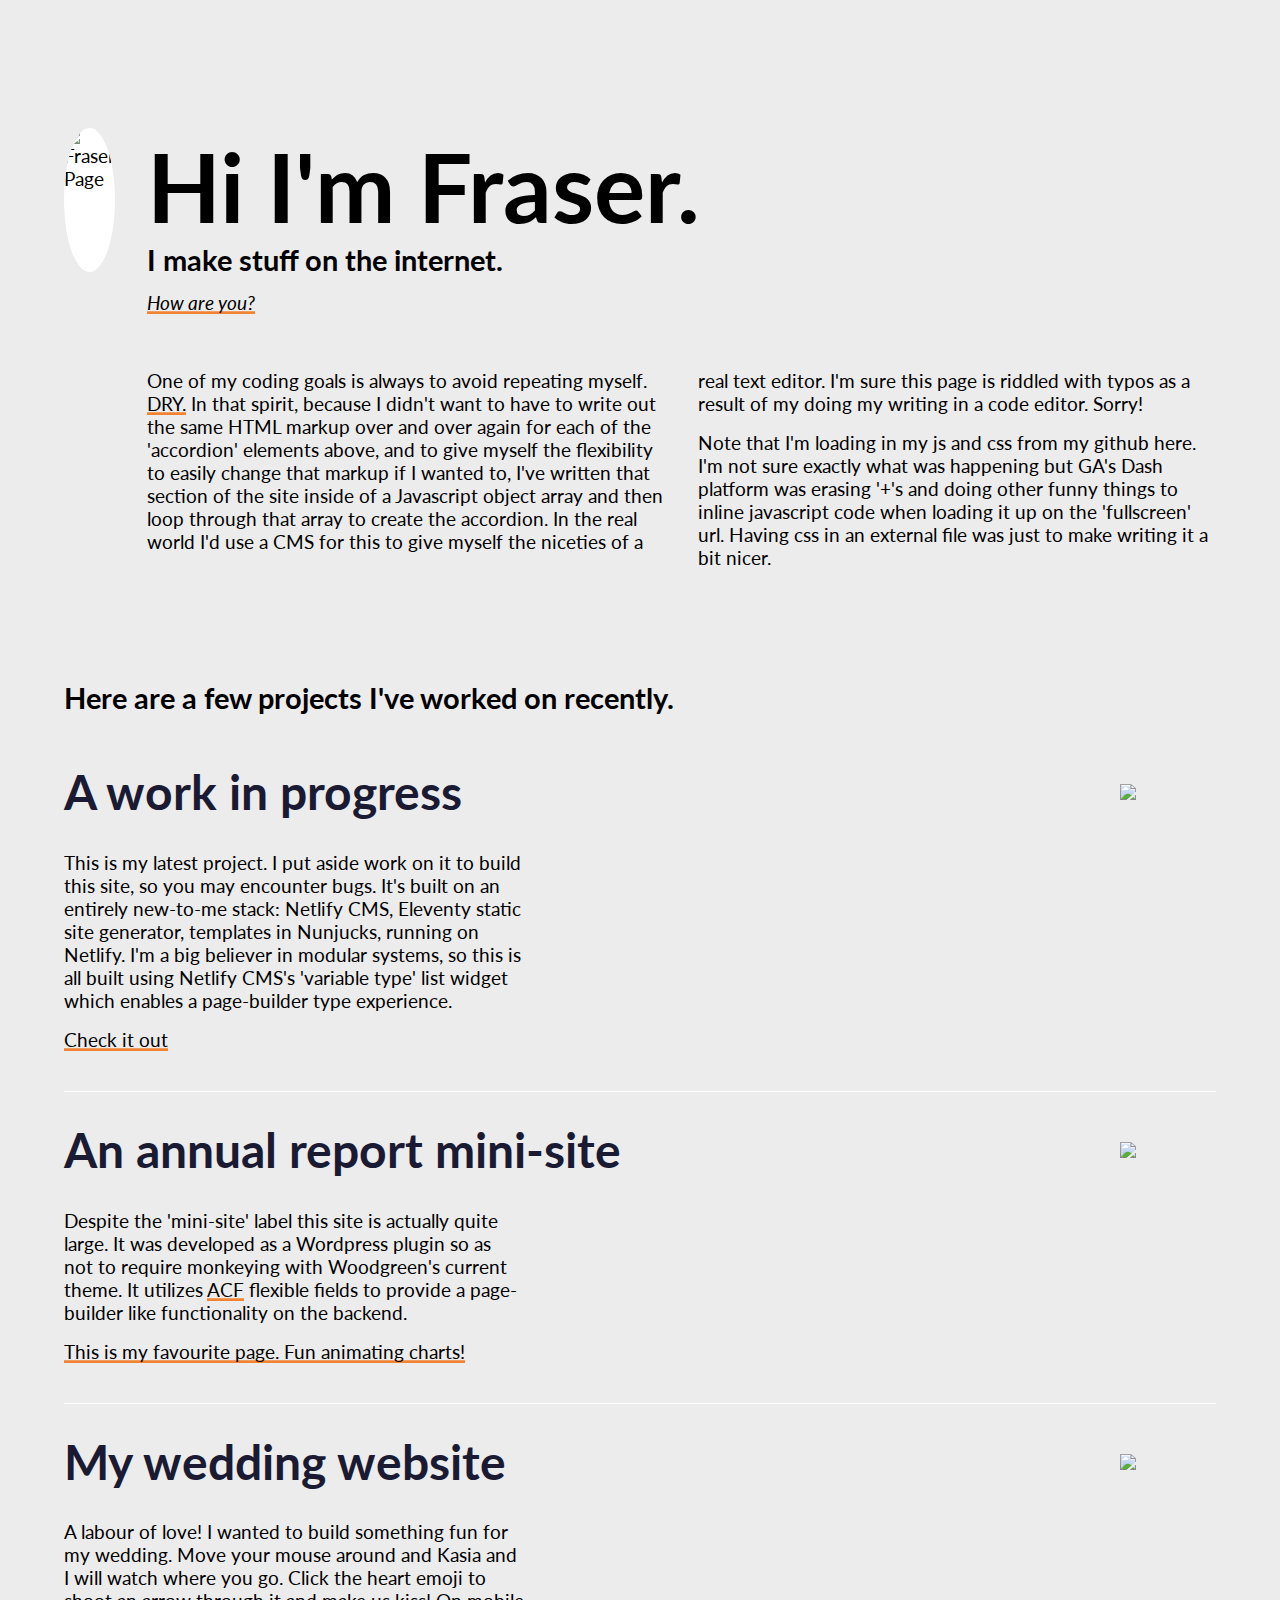
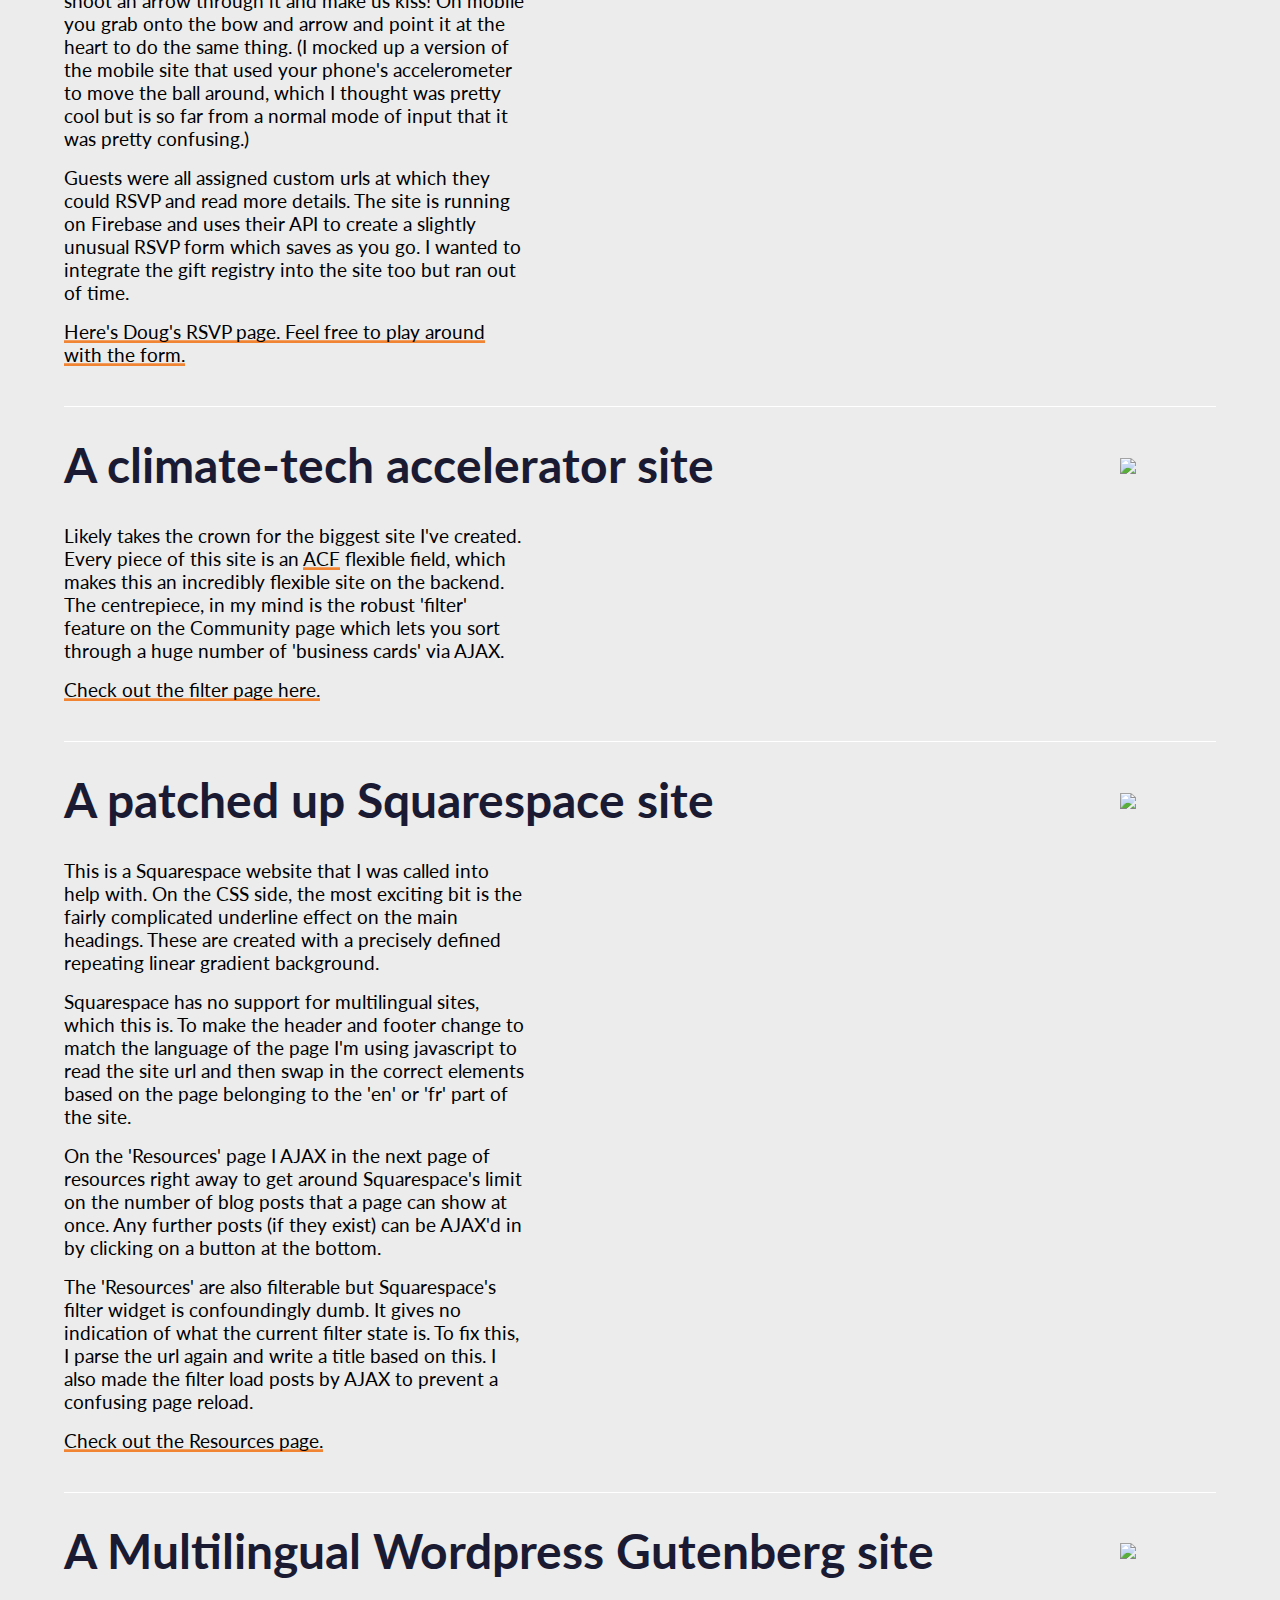
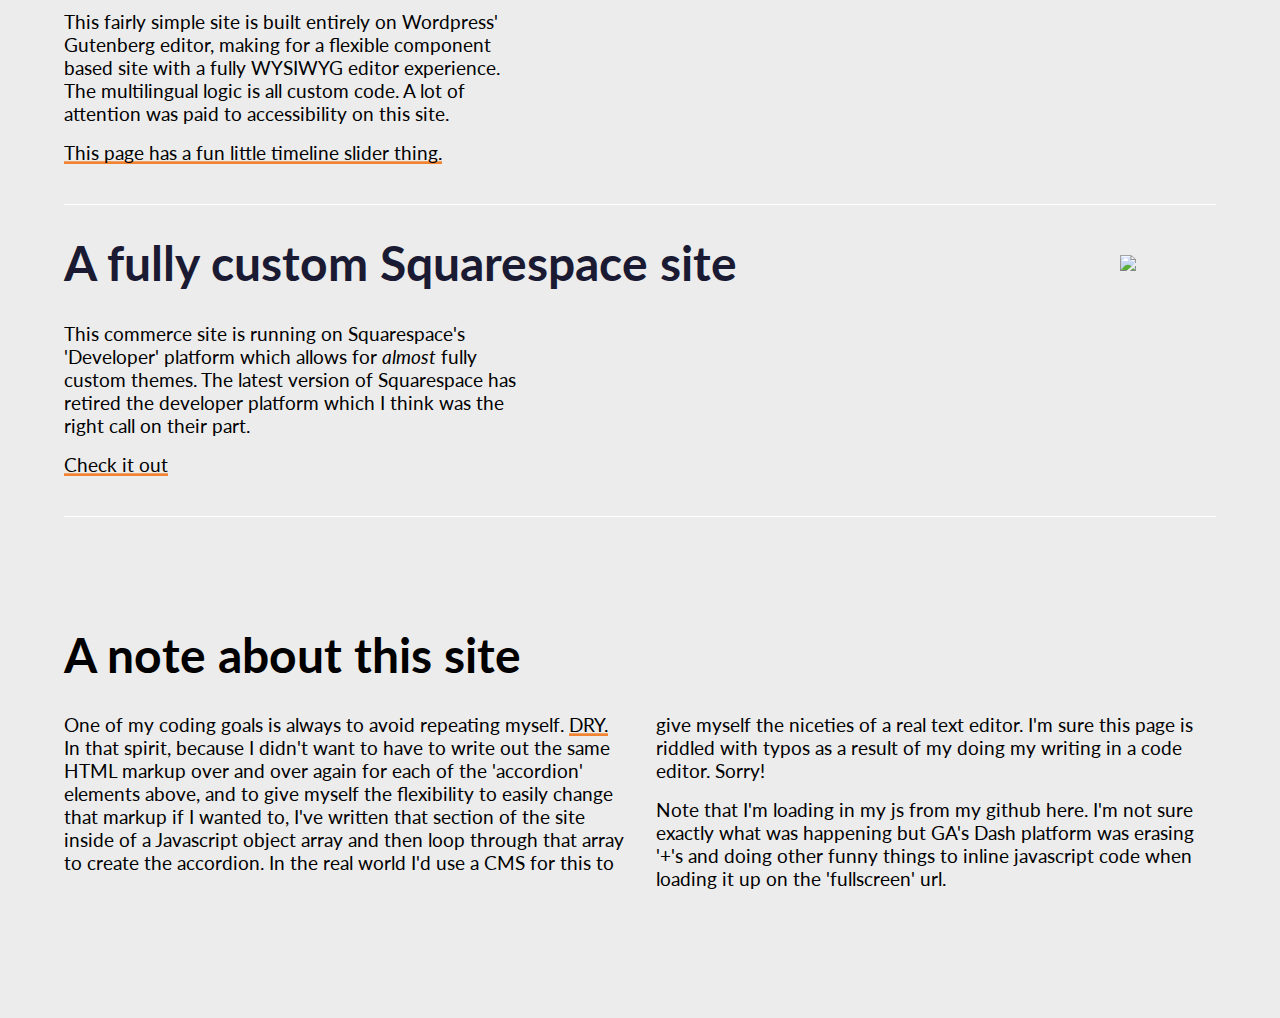
==== index.html @ 6bac8183 "1.1" ====
<!DOCTYPE html>
<head>
  <title>Fraser Page</title>
  <link rel="shortcut icon" type="image/x-icon" href="https://fraserpage.github.io/fraser.page/images/favicon.png">
  <meta name="viewport" content="width=device-width, initial-scale=1.0, viewport-fit=cover">
  <link rel="preconnect" href="https://fonts.gstatic.com">
  <link href="https://fonts.googleapis.com/css2?family=Lato:ital,wght@0,400;0,700;1,400;1,700&display=swap" rel="stylesheet">
  <link rel="stylesheet" href="style.css">
</head>
<body>
  <header>
    <img src="https://kasia-fraser.love/img/f0.png" alt="Fraser Page">
    <div>
      <h1>Hi I'm Fraser. </h1>
      <h2>I make stuff on the internet.</h2>
      <div id="question">
        <i>How are you?</i>
        <button>Good, thanks!</button>
        <button>Could be better</button>
        <p id="response"></p>
      </div>
      <div class="columns">
        <p>
          One of my coding goals is always to avoid repeating myself. <a href="https://en.wikipedia.org/wiki/Don%27t_repeat_yourself" target="_blank">DRY.</a>
          In that spirit, because I didn't want to have to write out the same HTML markup over and over again for each of the 'accordion' elements above, and to give myself the flexibility to easily change that markup if I wanted to, I've written that section of the site inside of a Javascript object array and then loop through that array to create the accordion. In the real world I'd use a CMS for this to give myself the niceties of a real text editor. I'm sure this page is riddled with typos as a result of my doing my writing in a code editor. Sorry!
        </p>
        <p>Note that I'm loading in my js and css from my github here. I'm not sure exactly what was happening but GA's Dash platform was erasing '+'s and doing other funny things to inline javascript code when loading it up on the 'fullscreen' url. Having css in an external file was just to make writing it a bit nicer.</p>
      </div>
    </div>
  </header>
  <main>
    <h2>Here are a few projects I've worked on recently.</h2>
    <dl id="accordion" class="active">
      <dt>
        <h3>A work in progress</h3>
        <img src="https://fraserpage.github.io/fraser.page/images/ai.png">
      </dt>
      <dd>
        <div class="accordion-left">
          <p>This is my latest project. I put aside work on it to build this site, so you may encounter bugs. It's built on an entirely new-to-me stack: Netlify CMS, Eleventy static site generator, templates in Nunjucks, running on Netlify. I'm a big believer in modular systems, so this is all built using Netlify CMS's 'variable type' list widget which enables a page-builder type experience.         </p>
          <p>
            <a href="https://agnewiler.netlify.app/" target="_blank">Check it out        </a>
          </p>
        </div>
        <div class="accordion-right">
          <img src="https://fraserpage.github.io/fraser.page/images/ai.png">
        </div>
      </dd>
      <dt>
        <h3>An annual report mini-site</h3>
        <img src="https://fraserpage.github.io/fraser.page/images/woodgreen.png">
      </dt>
      <dd>
        <div class="accordion-left">
          <p>
            Despite the 'mini-site' label this site is actually quite large. It was developed as a Wordpress plugin so as not to require monkeying with Woodgreen's current theme. It utilizes <a href="https://www.advancedcustomfields.com/" target="_blank">ACF</a>
            flexible fields to provide a page-builder like functionality on the backend.        
          </p>
          <p>
            <a href="https://www.woodgreen.org/about-us/annual-reports/2019-20/governance-update-woodgreen-foundation/" target="_blank">This is my favourite page. Fun animating charts!        </a>
          </p>
        </div>
        <div class="accordion-right">
          <img src="https://fraserpage.github.io/fraser.page/images/woodgreen.png">
        </div>
      </dd>
      <dt>
        <h3>My wedding website</h3>
        <img src="https://fraserpage.github.io/fraser.page/images/wedding.png">
      </dt>
      <dd>
        <div class="accordion-left">
          <p>A labour of love! I wanted to build something fun for my wedding. Move your mouse around and Kasia and I will watch where you go. Click the heart emoji to shoot an arrow through it and make us kiss! On mobile you grab onto the bow and arrow and point it at the heart to do the same thing. (I mocked up a version of the mobile site that used your phone's accelerometer to move the ball around, which I thought was pretty cool but is so far from a normal mode of input that it was pretty confusing.)</p>
          <p>Guests were all assigned custom urls at which they could RSVP and read more details. The site is running on Firebase and uses their API to create a slightly unusual RSVP form which saves as you go. I wanted to integrate the gift registry into the site too but ran out of time.        </p>
          <p>
            <a href="https://kasia-fraser.love/rsvp/v4jXBVDBjTyz7YDY9vDxVjmm" target="_blank">Here's Doug's RSVP page. Feel free to play around with the form.        </a>
          </p>
        </div>
        <div class="accordion-right">
          <img src="https://fraserpage.github.io/fraser.page/images/wedding.png">
        </div>
      </dd>
      <dt>
        <h3>A climate-tech accelerator site</h3>
        <img src="https://fraserpage.github.io/fraser.page/images/cv.png">
      </dt>
      <dd>
        <div class="accordion-left">
          <p>
            Likely takes the crown for the biggest site I've created. Every piece of this site is an <a href="https://www.advancedcustomfields.com/" target="_blank">ACF</a>
            flexible field, which makes this an incredibly flexible site on the backend. The centrepiece, in my mind is the robust 'filter' feature on the Community page which lets you sort through a huge number of 'business cards' via AJAX.        
          </p>
          <p>
            <a href="https://climateventures.org/community/" target="_blank">Check out the filter page here.        </a>
          </p>
        </div>
        <div class="accordion-right">
          <img src="https://fraserpage.github.io/fraser.page/images/cv.png">
        </div>
      </dd>
      <dt>
        <h3>A patched up Squarespace site</h3>
        <img src="https://fraserpage.github.io/fraser.page/images/schools.png">
      </dt>
      <dd>
        <div class="accordion-left">
          <p>This is a Squarespace website that I was called into help with. On the CSS side, the most exciting bit is the fairly complicated underline effect on the main headings. These are created with a precisely defined repeating linear gradient background.</p>
          <p>Squarespace has no support for multilingual sites, which this is. To make the header and footer change to match the language of the page I'm using javascript to read the site url and then swap in the correct elements based on the page belonging to the 'en' or 'fr' part of the site.</p>
          <p>On the 'Resources' page I AJAX in the next page of resources right away to get around Squarespace's limit on the number of blog posts that a page can show at once. Any further posts (if they exist) can be AJAX'd in by clicking on a button at the bottom. </p>
          <p>The 'Resources' are also filterable but Squarespace's filter widget is confoundingly dumb. It gives no indication of what the current filter state is. To fix this, I parse the url again and write a title based on this. I also made the filter load posts by AJAX to prevent a confusing page reload.        </p>
          <p>
            <a href="https://www.healthyschoolsalliance.ca/en/resources/" target="_blank">Check out the Resources page.        </a>
          </p>
        </div>
        <div class="accordion-right">
          <img src="https://fraserpage.github.io/fraser.page/images/schools.png">
        </div>
      </dd>
      <dt>
        <h3>A Multilingual Wordpress Gutenberg site</h3>
        <img src="https://fraserpage.github.io/fraser.page/images/meck.png">
      </dt>
      <dd>
        <div class="accordion-left">
          <p>This fairly simple site is built entirely on Wordpress' Gutenberg editor, making for a flexible component based site with a fully WYSIWYG editor experience. The multilingual logic is all custom code. A lot of attention was paid to accessibility on this site.        </p>
          <p>
            <a href="https://meckplaybook.com/plan-updates/" target="_blank">This page has a fun little timeline slider thing.        </a>
          </p>
        </div>
        <div class="accordion-right">
          <img src="https://fraserpage.github.io/fraser.page/images/meck.png">
        </div>
      </dd>
      <dt>
        <h3>A fully custom Squarespace site</h3>
        <img src="https://fraserpage.github.io/fraser.page/images/book.png">
      </dt>
      <dd>
        <div class="accordion-left">
          <p>
            This commerce site is running on Squarespace's 'Developer' platform which allows for <i>almost</i>
            fully custom themes. The latest version of Squarespace has retired the developer platform which I think was the right call on their part.        
          </p>
          <p>
            <a href="https://www.heresmybook.com/" target="_blank">Check it out        </a>
          </p>
        </div>
        <div class="accordion-right">
          <img src="https://fraserpage.github.io/fraser.page/images/book.png">
        </div>
      </dd>
    </dl>
    <div class="columns">
      <h3>A note about this site</h3>
      <p>
        One of my coding goals is always to avoid repeating myself. <a href="https://en.wikipedia.org/wiki/Don%27t_repeat_yourself" target="_blank">DRY.</a>
        In that spirit, because I didn't want to have to write out the same HTML markup over and over again for each of the 'accordion' elements above, and to give myself the flexibility to easily change that markup if I wanted to, I've written that section of the site inside of a Javascript object array and then loop through that array to create the accordion. In the real world I'd use a CMS for this to give myself the niceties of a real text editor. I'm sure this page is riddled with typos as a result of my doing my writing in a code editor. Sorry!
      </p>
      <p>Note that I'm loading in my js from my github here. I'm not sure exactly what was happening but GA's Dash platform was erasing '+'s and doing other funny things to inline javascript code when loading it up on the 'fullscreen' url.</p>
    </div>
  </main>
  <script src="https://fraserpage.github.io/fraser.page/scripts.js"></script>
</body>
---- style.css ----
body {
  background:#ececec;
  font-family: "lato";
  font-size:16px;
  margin: 0 auto;
  padding: 10vw 5vw;
}
@media screen and (min-width:600px){
  body{
    font-size:19px;
  }
  header{
    display:flex;
  }
}
header {
  margin-bottom: 7rem;
}
@media screen and (min-width:1100px){
  .columns {
    column-count: 2;
    column-gap: 2rem;
  }
  .columns h3{
    column-span: all;
  }
}

img{
  width: 100%;
}
img[alt="Fraser Page"]{
  height:9rem;
  width: 9rem;
  border-radius:100%;
  object-fit:cover;
  object-position: 100% 50%;
  background-color:white;
  margin-right: 2rem;
}
h1{
  font-size: 3.5rem;
  font-size: clamp(3.5rem, 10vw, 6rem)
}
h1, h2{
  margin:0;  
}
h3{
  margin:2rem 0;
  line-height: 1.1;
  font-size: 3rem;
}
a,
#question i{
  box-shadow: inset 0 -0.15em #f18433;
  transition:all 0.3s;
  text-decoration:none;
  color:inherit;
}
#question i{
  margin-right:1.5rem;
}
a:hover,
#question:hover i{
  box-shadow:inset 0 -0.25em #f18433
}
p {
  font-weight:400;
  margin: 0 0 1rem;
}
button{
  cursor: pointer;
  border:0;
  padding:0;
  margin: 1rem 0.3rem;
  margin-bottom:0;
  background:none;
  font-style:italic;
  font-size:inherit;
  opacity:0;
  color:inherit;
  transition: all 0.3s;
}
button:focus{
  outline:none;
}
#question{
  cursor:pointer;  
}
#question:hover button{
  opacity: 0.7;
}
#question:hover button:hover{
  opacity:1;
  box-shadow:inset 0 -0.22em #7376c6
}
#response{
  margin: 0.5em 0 1.5em;
  height:1rem;
  opacity:0;
  transition: all 0.3s;
  font-style:italic;
}
#question:hover #response{
  opacity: 0.7;
}
    
/*Accordion*/
dl{
  margin-bottom: 5rem;
}
dt{
  font-weight: 700;
  color: #1a1a33;
  margin: 0;
  line-height: 2;
  position: relative;
  cursor:pointer;
  font-size: 2rem;
  display: flex;
  align-items: center;
  transition: background-color 0.35s;
}
dt:hover{
  background-color: #00000005;
}
dt h3{
  margin-right:2rem;
}
dt img{
  width: 6rem;
  transition: transform 0.8s;
  transform-origin: right center;
  margin-left: auto;
}
.active dt:hover img {
  transform: scale(1.5);
}
#accordion:not(.active) dt img,
#accordion.active dt.open img{
  transform: scale(0);
}
.accordion-right img{
  transition: transform 0.8s;
  transform: scale(0);
  transform-origin: left top;
}
dt.open + dd .accordion-right img{
  transform: scale(1)
}

dl.active dt:focus,
dl.active dt:hover {
  outline:none;
}
dd {
  margin: 0;
  transition: height .5s ease;
  overflow: hidden;
  border-bottom: 1px solid white;
}
dd > :last-child{
  margin-bottom: 2rem;  
}

.accordion-right {
  margin-top: 1rem;
  margin-bottom: 1.5rem
}
.accordion-left {
  margin-bottom: 1.5rem
}

@media screen and (min-width: 600px) {
  dd {
    display: flex;
  }

  .accordion-right {
    flex: 0 0 50%;
    order: 1;
    margin-left: 10%;
  }

  .accordion-left {
    display: flex;
    flex-direction: column;
    align-self: stretch;
    flex: 1;
  }

  .accordion-left>a {
    margin-top: auto;
  }
}
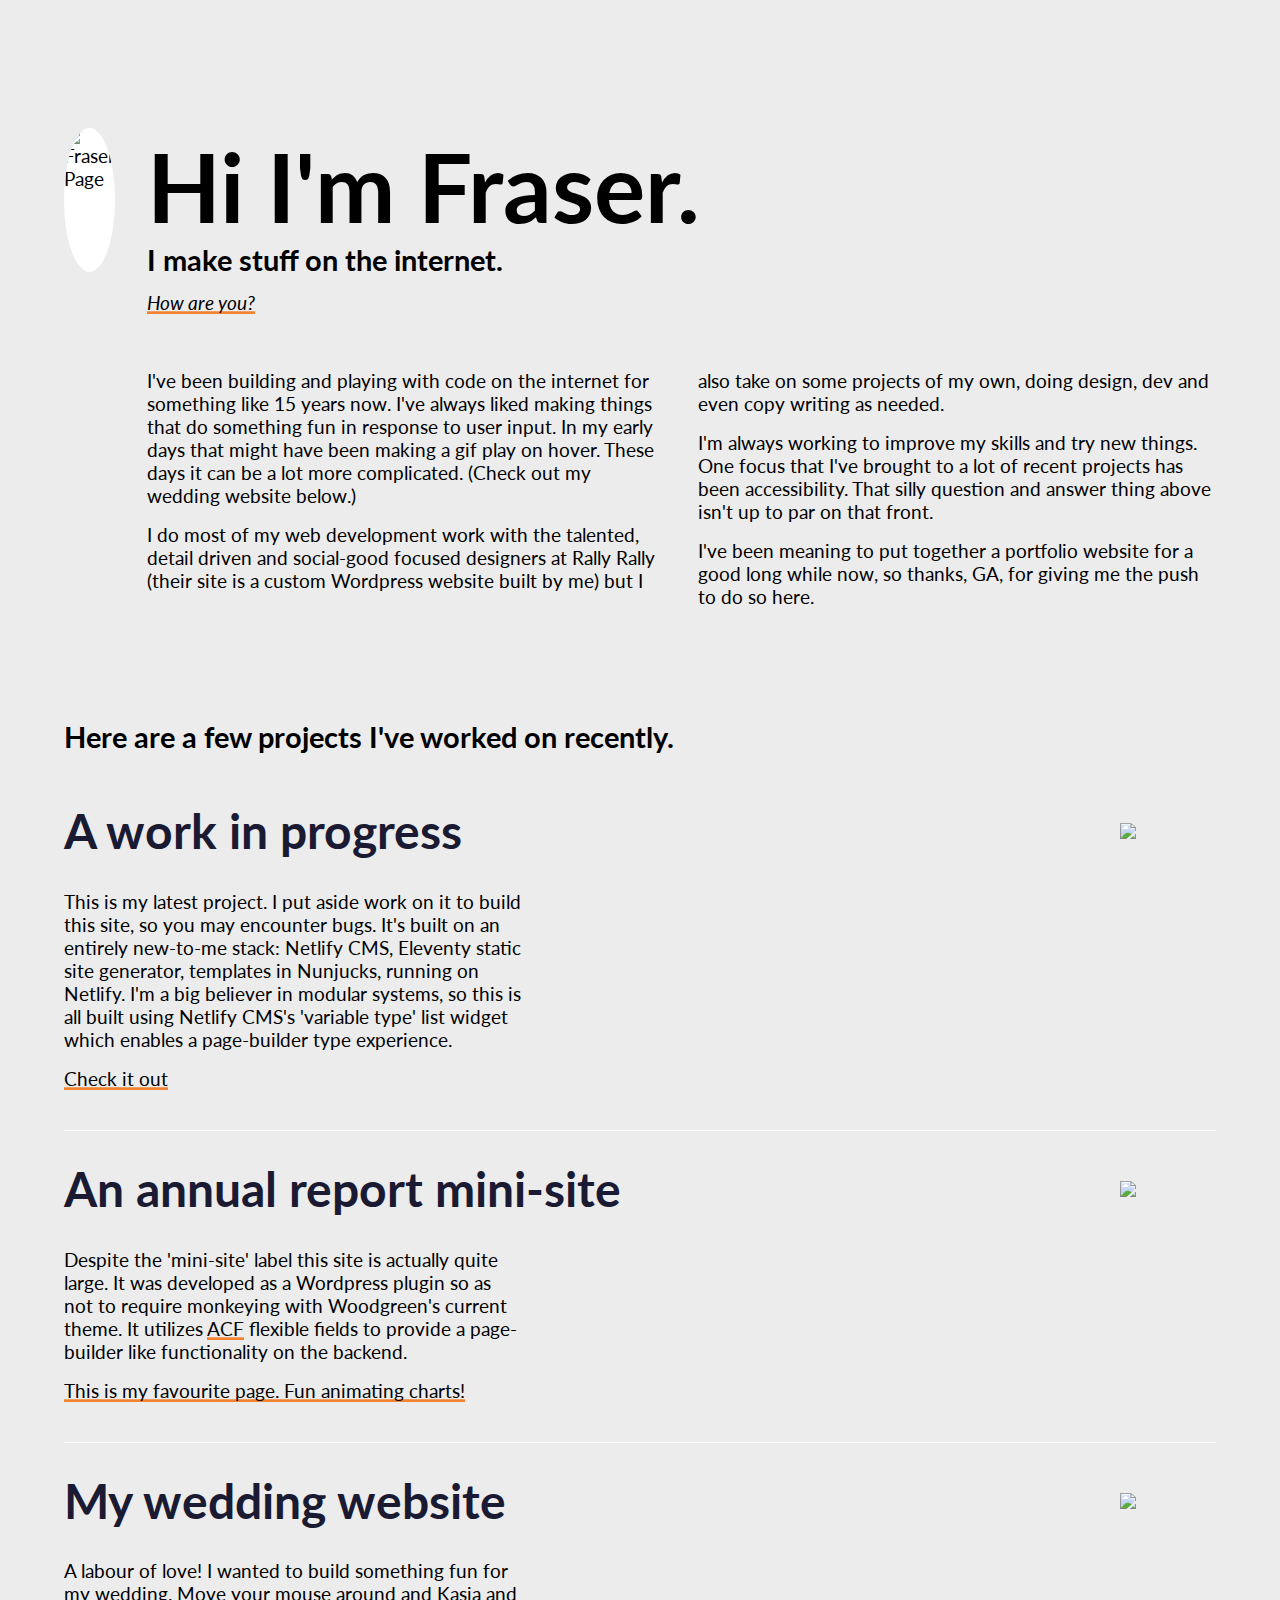
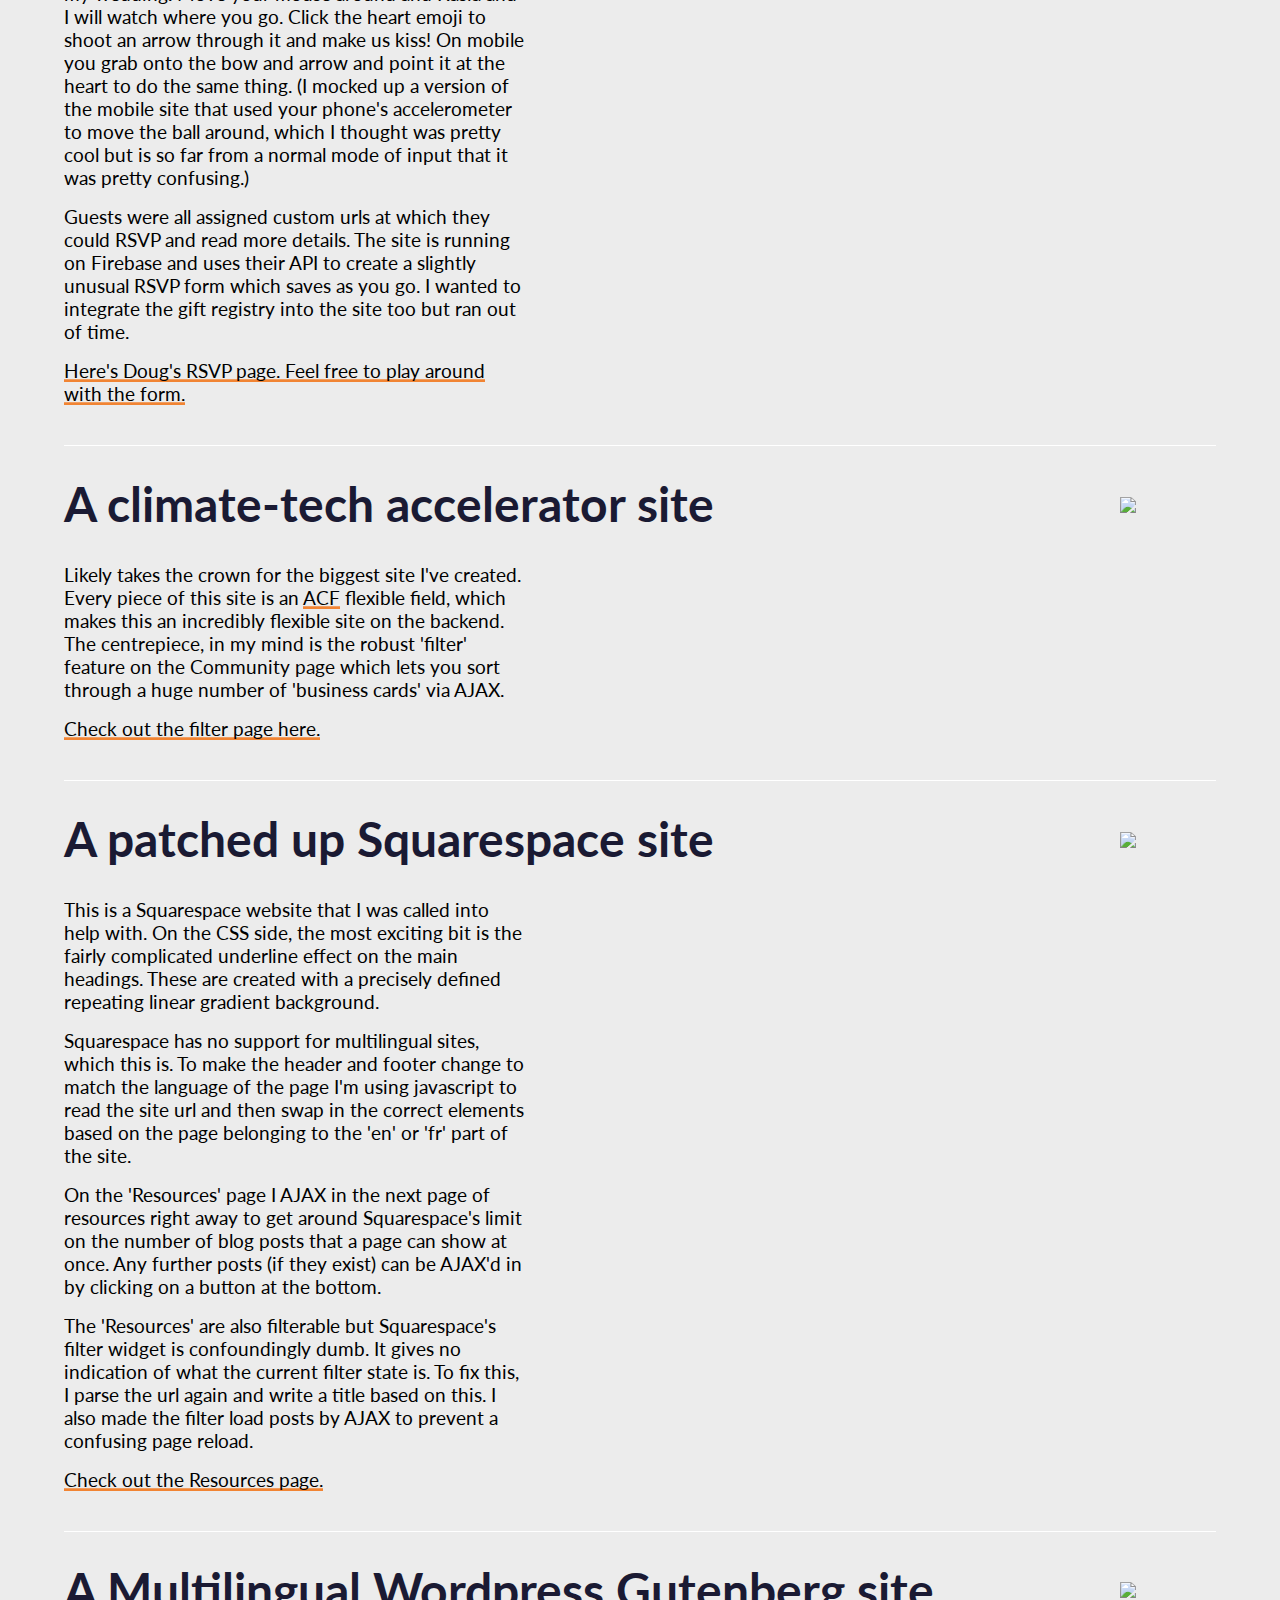
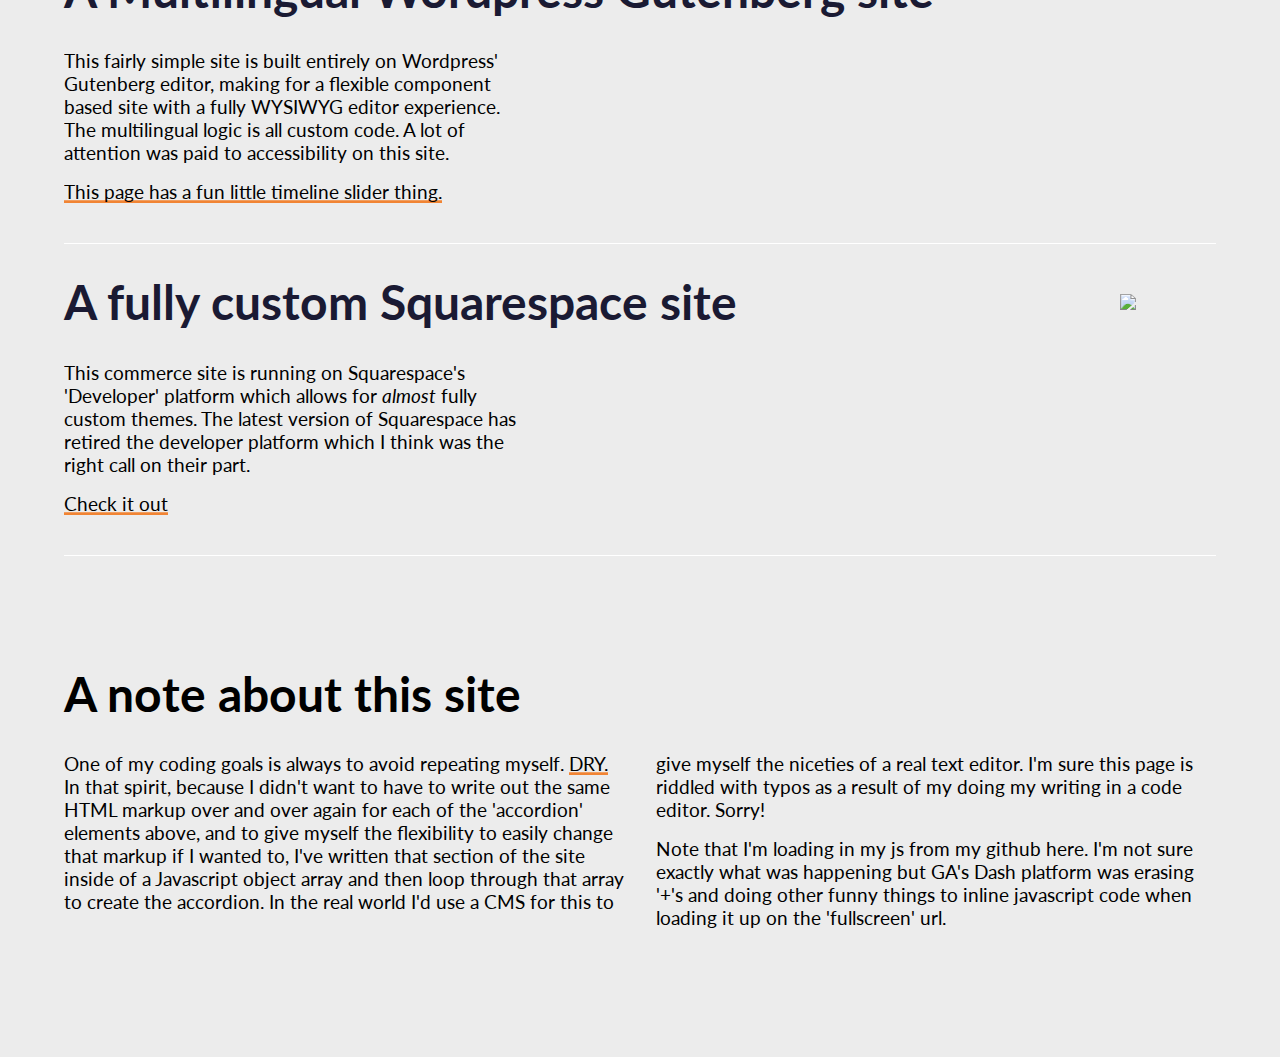
==== commit 5631132e: "compress images" ====
--- a/index.html
+++ b/index.html
@@ -20,11 +20,11 @@
         <p id="response"></p>
       </div>
       <div class="columns">
-        <p>
-          One of my coding goals is always to avoid repeating myself. <a href="https://en.wikipedia.org/wiki/Don%27t_repeat_yourself" target="_blank">DRY.</a>
-          In that spirit, because I didn't want to have to write out the same HTML markup over and over again for each of the 'accordion' elements above, and to give myself the flexibility to easily change that markup if I wanted to, I've written that section of the site inside of a Javascript object array and then loop through that array to create the accordion. In the real world I'd use a CMS for this to give myself the niceties of a real text editor. I'm sure this page is riddled with typos as a result of my doing my writing in a code editor. Sorry!
+        <p>I've been building and playing with code on the internet for something like 15 years now. I've always liked making things that do something fun in response to user input. In my early days that might have been making a gif play on hover. These days it can be a lot more complicated. (Check out my wedding website below.)
         </p>
-        <p>Note that I'm loading in my js and css from my github here. I'm not sure exactly what was happening but GA's Dash platform was erasing '+'s and doing other funny things to inline javascript code when loading it up on the 'fullscreen' url. Having css in an external file was just to make writing it a bit nicer.</p>
+        <p>I do most of my web development work with the talented, detail driven and social-good focused designers at Rally Rally (their site is a custom Wordpress website built by me) but I also take on some projects of my own, doing design, dev and even copy writing as needed.</p>
+        <p>I'm always working to improve my skills and try new things. One focus that I've brought to a lot of recent projects has been accessibility. That silly question and answer thing above isn't up to par on that front.</p>
+        <p>I've been meaning to put together a portfolio website for a good long while now, so thanks, GA, for giving me the push to do so here.</p>
       </div>
     </div>
   </header>
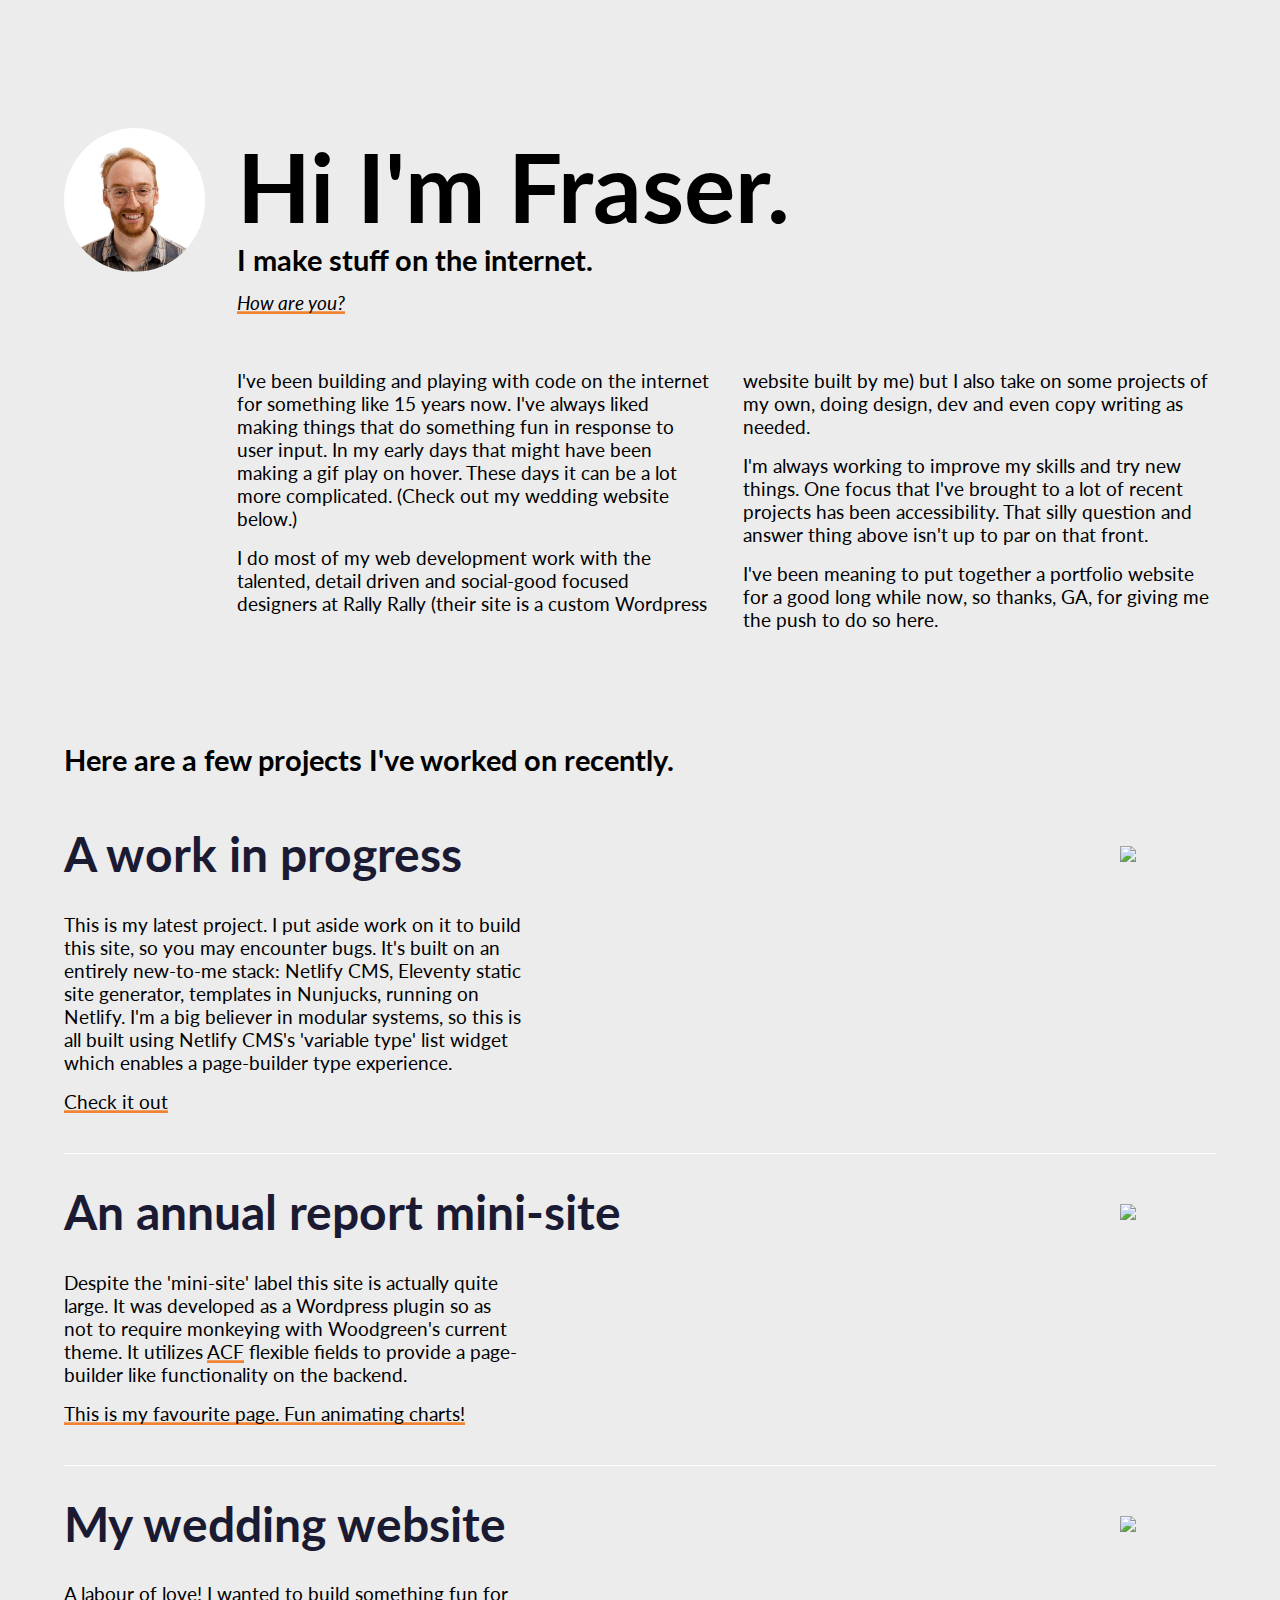
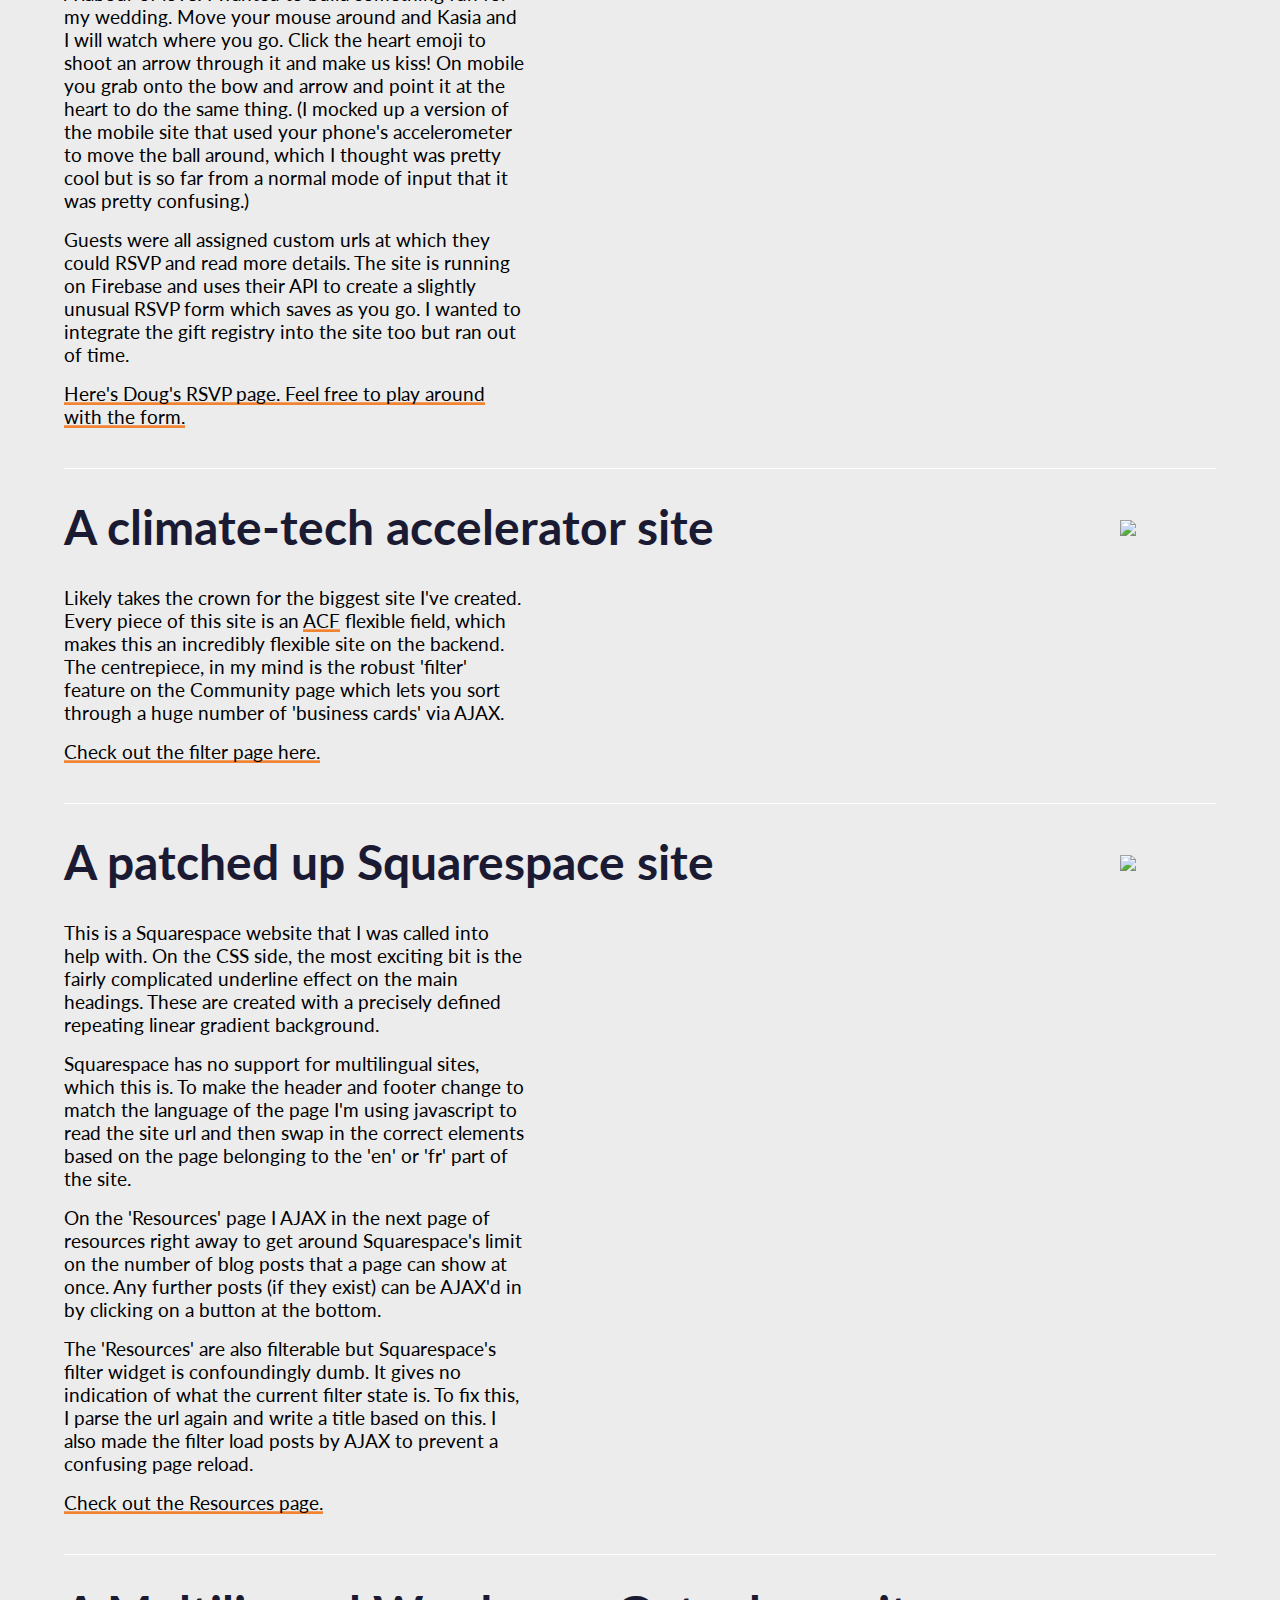
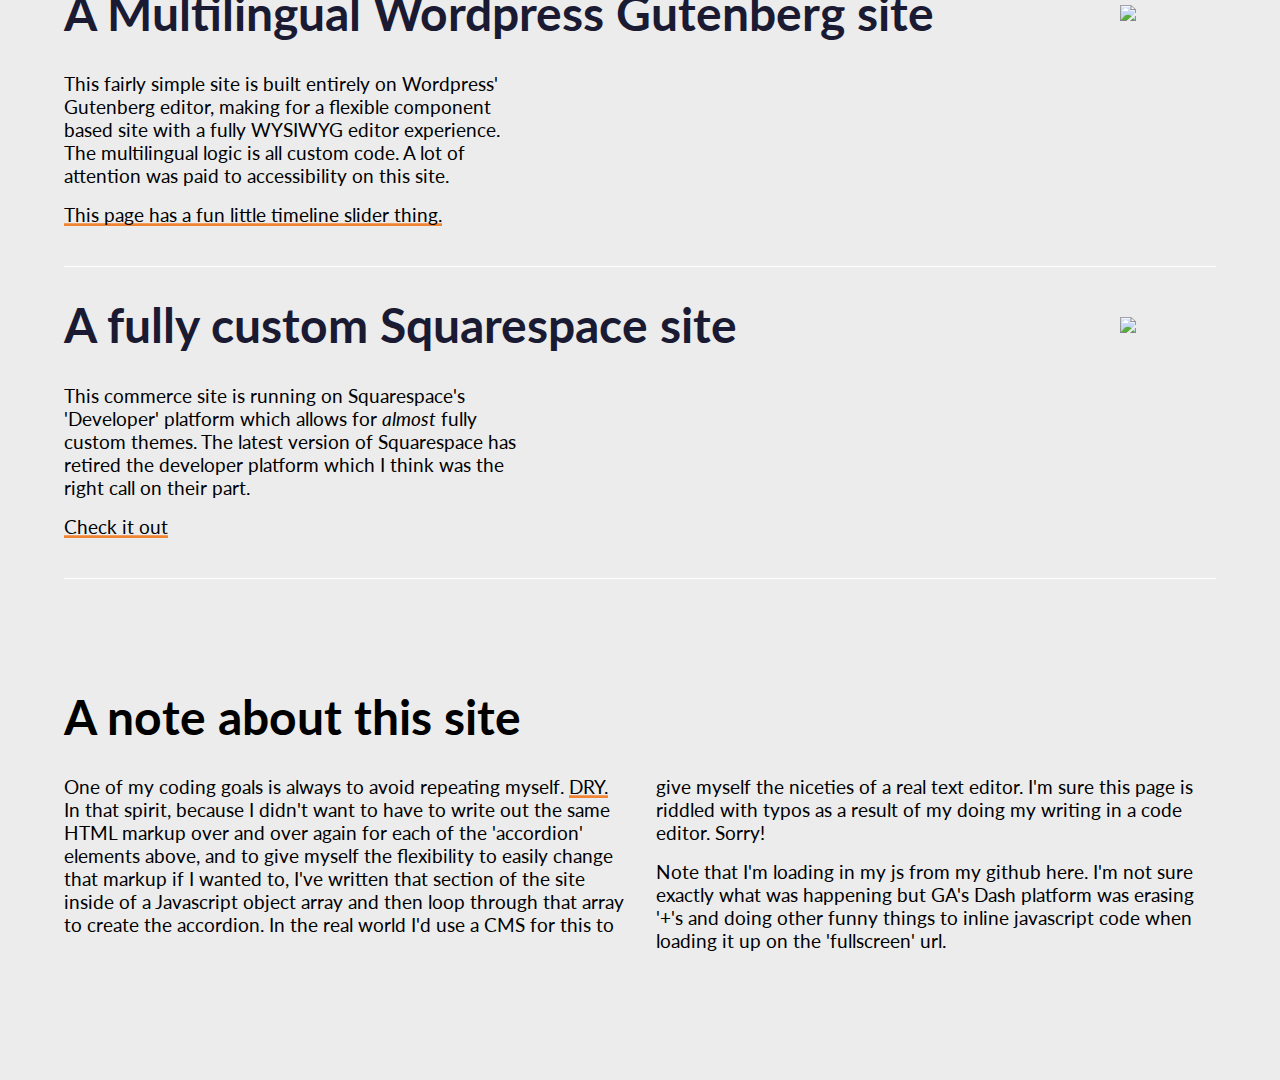
==== commit 0e2b1a31: "add blog" ====
--- a/index.html
+++ b/index.html
@@ -9,7 +9,7 @@
 </head>
 <body>
   <header>
-    <img src="https://kasia-fraser.love/img/f0.png" alt="Fraser Page">
+    <img src="images/fraser.jpg" alt="Fraser Page">
     <div>
       <h1>Hi I'm Fraser. </h1>
       <h2>I make stuff on the internet.</h2>
@@ -33,7 +33,7 @@
     <dl id="accordion" class="active">
       <dt>
         <h3>A work in progress</h3>
-        <img src="https://fraserpage.github.io/fraser.page/images/ai.png">
+        <img src="https://fraserpage.github.io/fraser.page/images/ai.jpg">
       </dt>
       <dd>
         <div class="accordion-left">
@@ -43,12 +43,12 @@
           </p>
         </div>
         <div class="accordion-right">
-          <img src="https://fraserpage.github.io/fraser.page/images/ai.png">
+          <img src="https://fraserpage.github.io/fraser.page/images/ai.jpg">
         </div>
       </dd>
       <dt>
         <h3>An annual report mini-site</h3>
-        <img src="https://fraserpage.github.io/fraser.page/images/woodgreen.png">
+        <img src="https://fraserpage.github.io/fraser.page/images/woodgreen.jpg">
       </dt>
       <dd>
         <div class="accordion-left">
@@ -61,12 +61,12 @@
           </p>
         </div>
         <div class="accordion-right">
-          <img src="https://fraserpage.github.io/fraser.page/images/woodgreen.png">
+          <img src="https://fraserpage.github.io/fraser.page/images/woodgreen.jpg">
         </div>
       </dd>
       <dt>
         <h3>My wedding website</h3>
-        <img src="https://fraserpage.github.io/fraser.page/images/wedding.png">
+        <img src="https://fraserpage.github.io/fraser.page/images/wedding.jpg">
       </dt>
       <dd>
         <div class="accordion-left">
@@ -77,12 +77,12 @@
           </p>
         </div>
         <div class="accordion-right">
-          <img src="https://fraserpage.github.io/fraser.page/images/wedding.png">
+          <img src="https://fraserpage.github.io/fraser.page/images/wedding.jpg">
         </div>
       </dd>
       <dt>
         <h3>A climate-tech accelerator site</h3>
-        <img src="https://fraserpage.github.io/fraser.page/images/cv.png">
+        <img src="https://fraserpage.github.io/fraser.page/images/cv.jpg">
       </dt>
       <dd>
         <div class="accordion-left">
@@ -95,12 +95,12 @@
           </p>
         </div>
         <div class="accordion-right">
-          <img src="https://fraserpage.github.io/fraser.page/images/cv.png">
+          <img src="https://fraserpage.github.io/fraser.page/images/cv.jpg">
         </div>
       </dd>
       <dt>
         <h3>A patched up Squarespace site</h3>
-        <img src="https://fraserpage.github.io/fraser.page/images/schools.png">
+        <img src="https://fraserpage.github.io/fraser.page/images/schools.jpg">
       </dt>
       <dd>
         <div class="accordion-left">
@@ -113,12 +113,12 @@
           </p>
         </div>
         <div class="accordion-right">
-          <img src="https://fraserpage.github.io/fraser.page/images/schools.png">
+          <img src="https://fraserpage.github.io/fraser.page/images/schools.jpg">
         </div>
       </dd>
       <dt>
         <h3>A Multilingual Wordpress Gutenberg site</h3>
-        <img src="https://fraserpage.github.io/fraser.page/images/meck.png">
+        <img src="https://fraserpage.github.io/fraser.page/images/meck.jpg">
       </dt>
       <dd>
         <div class="accordion-left">
@@ -128,12 +128,12 @@
           </p>
         </div>
         <div class="accordion-right">
-          <img src="https://fraserpage.github.io/fraser.page/images/meck.png">
+          <img src="https://fraserpage.github.io/fraser.page/images/meck.jpg">
         </div>
       </dd>
       <dt>
         <h3>A fully custom Squarespace site</h3>
-        <img src="https://fraserpage.github.io/fraser.page/images/book.png">
+        <img src="https://fraserpage.github.io/fraser.page/images/book.jpg">
       </dt>
       <dd>
         <div class="accordion-left">
@@ -146,7 +146,7 @@
           </p>
         </div>
         <div class="accordion-right">
-          <img src="https://fraserpage.github.io/fraser.page/images/book.png">
+          <img src="https://fraserpage.github.io/fraser.page/images/book.jpg">
         </div>
       </dd>
     </dl>
--- a/style.css
+++ b/style.css
@@ -33,9 +33,7 @@
   height:9rem;
   width: 9rem;
   border-radius:100%;
-  object-fit:cover;
-  object-position: 100% 50%;
-  background-color:white;
+  object-fit: cover;
   margin-right: 2rem;
 }
 h1{
@@ -121,7 +119,7 @@
   align-items: center;
   transition: background-color 0.35s;
 }
-dt:hover{
+dt:not(.open):hover{
   background-color: #00000005;
 }
 dt h3{
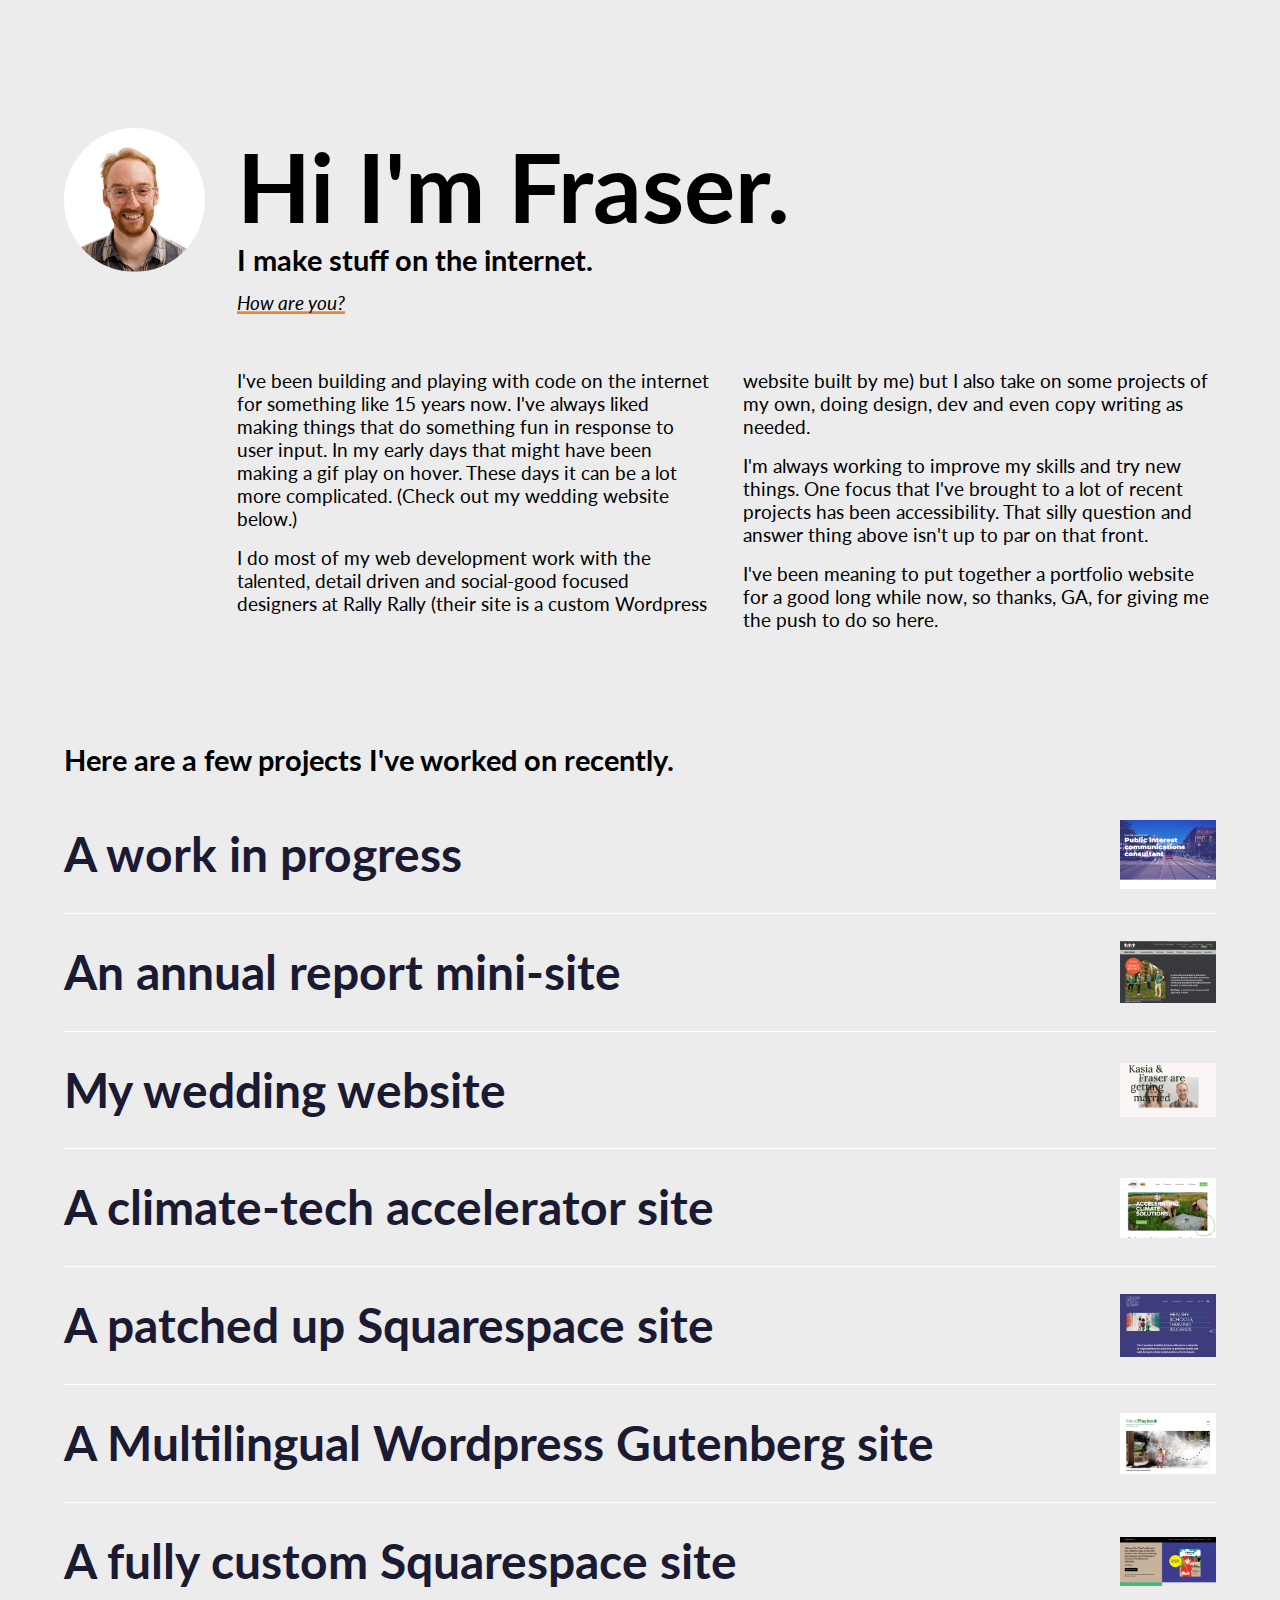
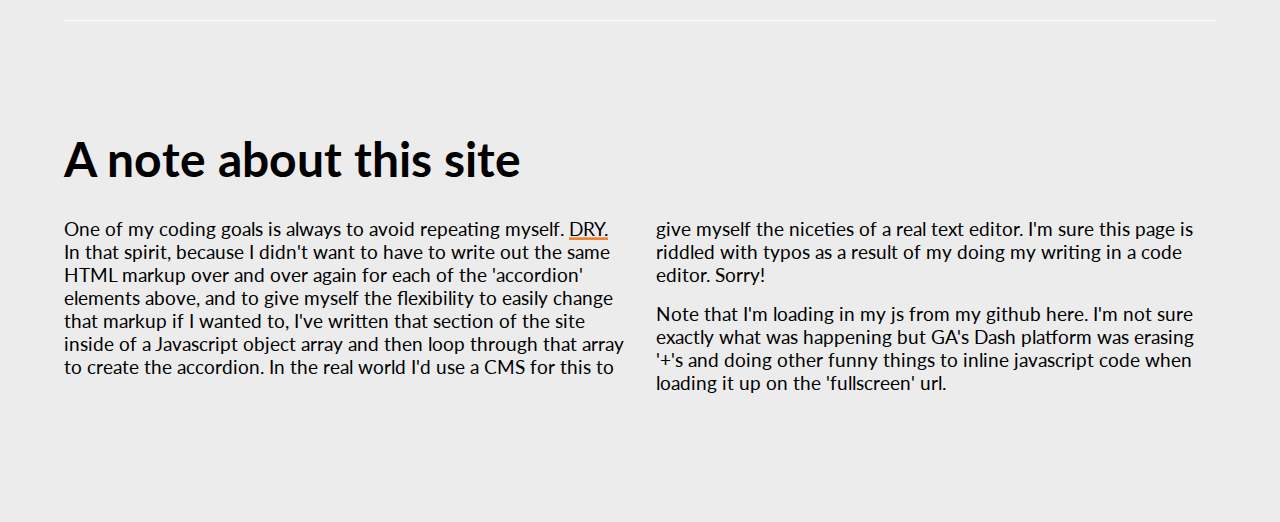
==== commit 4212afc8: "update urls" ====
--- a/index.html
+++ b/index.html
@@ -1,11 +1,11 @@
 <!DOCTYPE html>
 <head>
   <title>Fraser Page</title>
-  <link rel="shortcut icon" type="image/x-icon" href="https://fraserpage.github.io/fraser.page/images/favicon.png">
+  <link rel="shortcut icon" type="image/x-icon" href="https://fraserpage.github.io/FP-GA-admissions/images/favicon.png">
   <meta name="viewport" content="width=device-width, initial-scale=1.0, viewport-fit=cover">
   <link rel="preconnect" href="https://fonts.gstatic.com">
   <link href="https://fonts.googleapis.com/css2?family=Lato:ital,wght@0,400;0,700;1,400;1,700&display=swap" rel="stylesheet">
-  <link rel="stylesheet" href="style.css">
+  <link rel="stylesheet" href="https://fraserpage.github.io/FP-GA-admissions/style.css">
 </head>
 <body>
   <header>
@@ -33,7 +33,7 @@
     <dl id="accordion" class="active">
       <dt>
         <h3>A work in progress</h3>
-        <img src="https://fraserpage.github.io/fraser.page/images/ai.jpg">
+        <img src="https://fraserpage.github.io/FP-GA-admissions/images/ai.jpg">
       </dt>
       <dd>
         <div class="accordion-left">
@@ -43,12 +43,12 @@
           </p>
         </div>
         <div class="accordion-right">
-          <img src="https://fraserpage.github.io/fraser.page/images/ai.jpg">
+          <img src="https://fraserpage.github.io/FP-GA-admissions/images/ai.jpg">
         </div>
       </dd>
       <dt>
         <h3>An annual report mini-site</h3>
-        <img src="https://fraserpage.github.io/fraser.page/images/woodgreen.jpg">
+        <img src="https://fraserpage.github.io/FP-GA-admissions/images/woodgreen.jpg">
       </dt>
       <dd>
         <div class="accordion-left">
@@ -61,12 +61,12 @@
           </p>
         </div>
         <div class="accordion-right">
-          <img src="https://fraserpage.github.io/fraser.page/images/woodgreen.jpg">
+          <img src="https://fraserpage.github.io/FP-GA-admissions/images/woodgreen.jpg">
         </div>
       </dd>
       <dt>
         <h3>My wedding website</h3>
-        <img src="https://fraserpage.github.io/fraser.page/images/wedding.jpg">
+        <img src="https://fraserpage.github.io/FP-GA-admissions/images/wedding.jpg">
       </dt>
       <dd>
         <div class="accordion-left">
@@ -77,12 +77,12 @@
           </p>
         </div>
         <div class="accordion-right">
-          <img src="https://fraserpage.github.io/fraser.page/images/wedding.jpg">
+          <img src="https://fraserpage.github.io/FP-GA-admissions/images/wedding.jpg">
         </div>
       </dd>
       <dt>
         <h3>A climate-tech accelerator site</h3>
-        <img src="https://fraserpage.github.io/fraser.page/images/cv.jpg">
+        <img src="https://fraserpage.github.io/FP-GA-admissions/images/cv.jpg">
       </dt>
       <dd>
         <div class="accordion-left">
@@ -95,12 +95,12 @@
           </p>
         </div>
         <div class="accordion-right">
-          <img src="https://fraserpage.github.io/fraser.page/images/cv.jpg">
+          <img src="https://fraserpage.github.io/FP-GA-admissions/images/cv.jpg">
         </div>
       </dd>
       <dt>
         <h3>A patched up Squarespace site</h3>
-        <img src="https://fraserpage.github.io/fraser.page/images/schools.jpg">
+        <img src="https://fraserpage.github.io/FP-GA-admissions/images/schools.jpg">
       </dt>
       <dd>
         <div class="accordion-left">
@@ -113,12 +113,12 @@
           </p>
         </div>
         <div class="accordion-right">
-          <img src="https://fraserpage.github.io/fraser.page/images/schools.jpg">
+          <img src="https://fraserpage.github.io/FP-GA-admissions/images/schools.jpg">
         </div>
       </dd>
       <dt>
         <h3>A Multilingual Wordpress Gutenberg site</h3>
-        <img src="https://fraserpage.github.io/fraser.page/images/meck.jpg">
+        <img src="https://fraserpage.github.io/FP-GA-admissions/images/meck.jpg">
       </dt>
       <dd>
         <div class="accordion-left">
@@ -128,12 +128,12 @@
           </p>
         </div>
         <div class="accordion-right">
-          <img src="https://fraserpage.github.io/fraser.page/images/meck.jpg">
+          <img src="https://fraserpage.github.io/FP-GA-admissions/images/meck.jpg">
         </div>
       </dd>
       <dt>
         <h3>A fully custom Squarespace site</h3>
-        <img src="https://fraserpage.github.io/fraser.page/images/book.jpg">
+        <img src="https://fraserpage.github.io/FP-GA-admissions/images/book.jpg">
       </dt>
       <dd>
         <div class="accordion-left">
@@ -146,7 +146,7 @@
           </p>
         </div>
         <div class="accordion-right">
-          <img src="https://fraserpage.github.io/fraser.page/images/book.jpg">
+          <img src="https://fraserpage.github.io/FP-GA-admissions/images/book.jpg">
         </div>
       </dd>
     </dl>
@@ -159,5 +159,5 @@
       <p>Note that I'm loading in my js from my github here. I'm not sure exactly what was happening but GA's Dash platform was erasing '+'s and doing other funny things to inline javascript code when loading it up on the 'fullscreen' url.</p>
     </div>
   </main>
-  <script src="https://fraserpage.github.io/fraser.page/scripts.js"></script>
+  <script src="https://fraserpage.github.io/FP-GA-admissions/scripts.js"></script>
 </body>
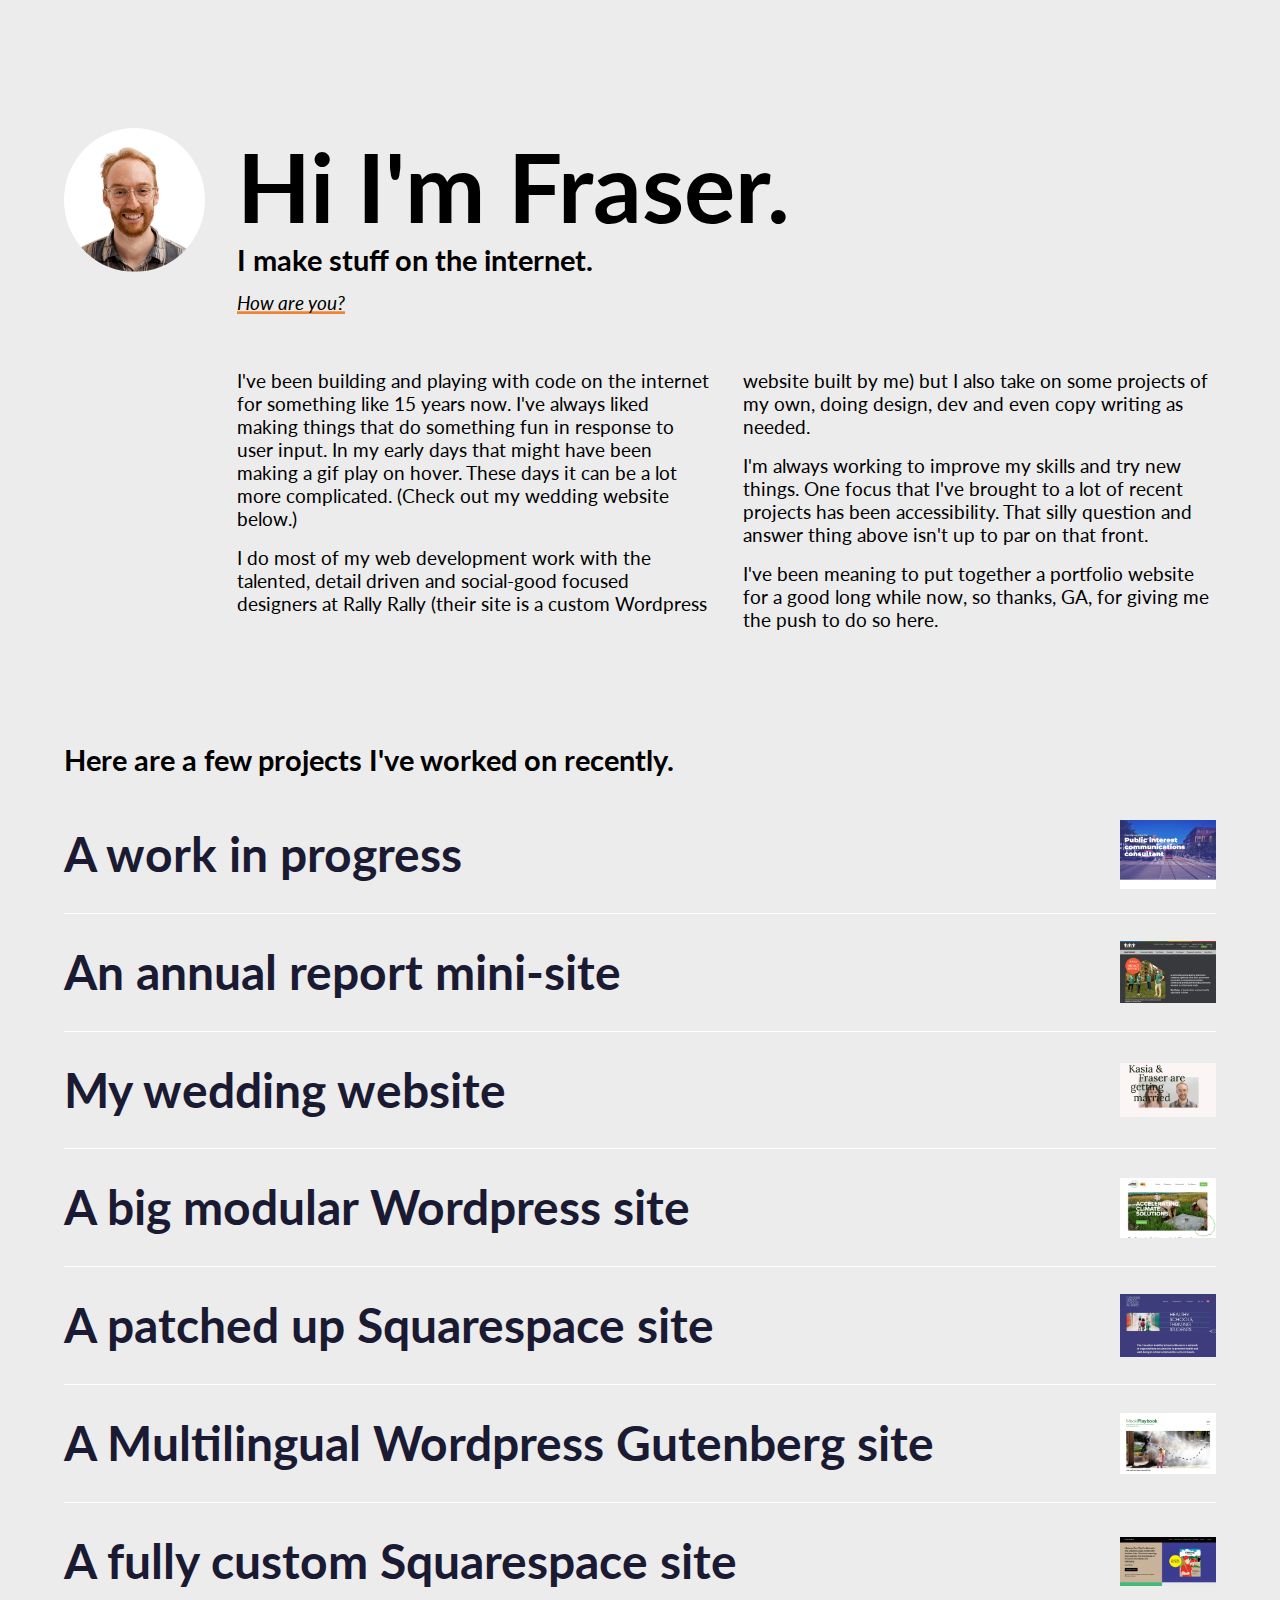
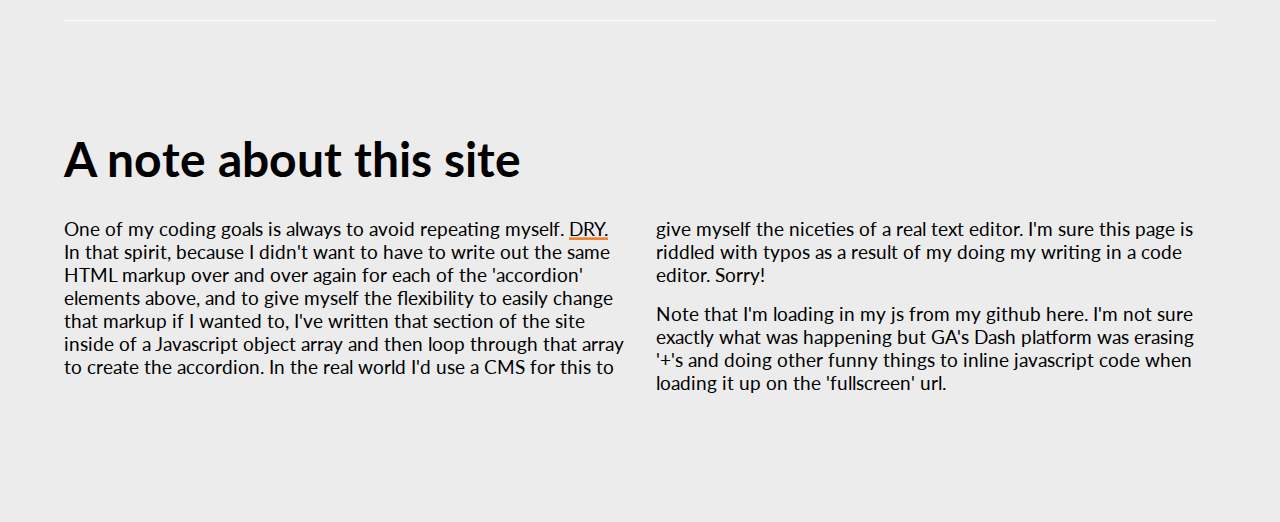
==== commit 84cb92c8: "typos etc" ====
--- a/index.html
+++ b/index.html
@@ -9,7 +9,7 @@
 </head>
 <body>
   <header>
-    <img src="images/fraser.jpg" alt="Fraser Page">
+    <img src="https://fraserpage.github.io/FP-GA-admissions/images/fraser.jpg" alt="Fraser Page">
     <div>
       <h1>Hi I'm Fraser. </h1>
       <h2>I make stuff on the internet.</h2>
@@ -31,124 +31,7 @@
   <main>
     <h2>Here are a few projects I've worked on recently.</h2>
     <dl id="accordion" class="active">
-      <dt>
-        <h3>A work in progress</h3>
-        <img src="https://fraserpage.github.io/FP-GA-admissions/images/ai.jpg">
-      </dt>
-      <dd>
-        <div class="accordion-left">
-          <p>This is my latest project. I put aside work on it to build this site, so you may encounter bugs. It's built on an entirely new-to-me stack: Netlify CMS, Eleventy static site generator, templates in Nunjucks, running on Netlify. I'm a big believer in modular systems, so this is all built using Netlify CMS's 'variable type' list widget which enables a page-builder type experience.         </p>
-          <p>
-            <a href="https://agnewiler.netlify.app/" target="_blank">Check it out        </a>
-          </p>
-        </div>
-        <div class="accordion-right">
-          <img src="https://fraserpage.github.io/FP-GA-admissions/images/ai.jpg">
-        </div>
-      </dd>
-      <dt>
-        <h3>An annual report mini-site</h3>
-        <img src="https://fraserpage.github.io/FP-GA-admissions/images/woodgreen.jpg">
-      </dt>
-      <dd>
-        <div class="accordion-left">
-          <p>
-            Despite the 'mini-site' label this site is actually quite large. It was developed as a Wordpress plugin so as not to require monkeying with Woodgreen's current theme. It utilizes <a href="https://www.advancedcustomfields.com/" target="_blank">ACF</a>
-            flexible fields to provide a page-builder like functionality on the backend.        
-          </p>
-          <p>
-            <a href="https://www.woodgreen.org/about-us/annual-reports/2019-20/governance-update-woodgreen-foundation/" target="_blank">This is my favourite page. Fun animating charts!        </a>
-          </p>
-        </div>
-        <div class="accordion-right">
-          <img src="https://fraserpage.github.io/FP-GA-admissions/images/woodgreen.jpg">
-        </div>
-      </dd>
-      <dt>
-        <h3>My wedding website</h3>
-        <img src="https://fraserpage.github.io/FP-GA-admissions/images/wedding.jpg">
-      </dt>
-      <dd>
-        <div class="accordion-left">
-          <p>A labour of love! I wanted to build something fun for my wedding. Move your mouse around and Kasia and I will watch where you go. Click the heart emoji to shoot an arrow through it and make us kiss! On mobile you grab onto the bow and arrow and point it at the heart to do the same thing. (I mocked up a version of the mobile site that used your phone's accelerometer to move the ball around, which I thought was pretty cool but is so far from a normal mode of input that it was pretty confusing.)</p>
-          <p>Guests were all assigned custom urls at which they could RSVP and read more details. The site is running on Firebase and uses their API to create a slightly unusual RSVP form which saves as you go. I wanted to integrate the gift registry into the site too but ran out of time.        </p>
-          <p>
-            <a href="https://kasia-fraser.love/rsvp/v4jXBVDBjTyz7YDY9vDxVjmm" target="_blank">Here's Doug's RSVP page. Feel free to play around with the form.        </a>
-          </p>
-        </div>
-        <div class="accordion-right">
-          <img src="https://fraserpage.github.io/FP-GA-admissions/images/wedding.jpg">
-        </div>
-      </dd>
-      <dt>
-        <h3>A climate-tech accelerator site</h3>
-        <img src="https://fraserpage.github.io/FP-GA-admissions/images/cv.jpg">
-      </dt>
-      <dd>
-        <div class="accordion-left">
-          <p>
-            Likely takes the crown for the biggest site I've created. Every piece of this site is an <a href="https://www.advancedcustomfields.com/" target="_blank">ACF</a>
-            flexible field, which makes this an incredibly flexible site on the backend. The centrepiece, in my mind is the robust 'filter' feature on the Community page which lets you sort through a huge number of 'business cards' via AJAX.        
-          </p>
-          <p>
-            <a href="https://climateventures.org/community/" target="_blank">Check out the filter page here.        </a>
-          </p>
-        </div>
-        <div class="accordion-right">
-          <img src="https://fraserpage.github.io/FP-GA-admissions/images/cv.jpg">
-        </div>
-      </dd>
-      <dt>
-        <h3>A patched up Squarespace site</h3>
-        <img src="https://fraserpage.github.io/FP-GA-admissions/images/schools.jpg">
-      </dt>
-      <dd>
-        <div class="accordion-left">
-          <p>This is a Squarespace website that I was called into help with. On the CSS side, the most exciting bit is the fairly complicated underline effect on the main headings. These are created with a precisely defined repeating linear gradient background.</p>
-          <p>Squarespace has no support for multilingual sites, which this is. To make the header and footer change to match the language of the page I'm using javascript to read the site url and then swap in the correct elements based on the page belonging to the 'en' or 'fr' part of the site.</p>
-          <p>On the 'Resources' page I AJAX in the next page of resources right away to get around Squarespace's limit on the number of blog posts that a page can show at once. Any further posts (if they exist) can be AJAX'd in by clicking on a button at the bottom. </p>
-          <p>The 'Resources' are also filterable but Squarespace's filter widget is confoundingly dumb. It gives no indication of what the current filter state is. To fix this, I parse the url again and write a title based on this. I also made the filter load posts by AJAX to prevent a confusing page reload.        </p>
-          <p>
-            <a href="https://www.healthyschoolsalliance.ca/en/resources/" target="_blank">Check out the Resources page.        </a>
-          </p>
-        </div>
-        <div class="accordion-right">
-          <img src="https://fraserpage.github.io/FP-GA-admissions/images/schools.jpg">
-        </div>
-      </dd>
-      <dt>
-        <h3>A Multilingual Wordpress Gutenberg site</h3>
-        <img src="https://fraserpage.github.io/FP-GA-admissions/images/meck.jpg">
-      </dt>
-      <dd>
-        <div class="accordion-left">
-          <p>This fairly simple site is built entirely on Wordpress' Gutenberg editor, making for a flexible component based site with a fully WYSIWYG editor experience. The multilingual logic is all custom code. A lot of attention was paid to accessibility on this site.        </p>
-          <p>
-            <a href="https://meckplaybook.com/plan-updates/" target="_blank">This page has a fun little timeline slider thing.        </a>
-          </p>
-        </div>
-        <div class="accordion-right">
-          <img src="https://fraserpage.github.io/FP-GA-admissions/images/meck.jpg">
-        </div>
-      </dd>
-      <dt>
-        <h3>A fully custom Squarespace site</h3>
-        <img src="https://fraserpage.github.io/FP-GA-admissions/images/book.jpg">
-      </dt>
-      <dd>
-        <div class="accordion-left">
-          <p>
-            This commerce site is running on Squarespace's 'Developer' platform which allows for <i>almost</i>
-            fully custom themes. The latest version of Squarespace has retired the developer platform which I think was the right call on their part.        
-          </p>
-          <p>
-            <a href="https://www.heresmybook.com/" target="_blank">Check it out        </a>
-          </p>
-        </div>
-        <div class="accordion-right">
-          <img src="https://fraserpage.github.io/FP-GA-admissions/images/book.jpg">
-        </div>
-      </dd>
+      <h3>These get loaded in by js.</h3>
     </dl>
     <div class="columns">
       <h3>A note about this site</h3>
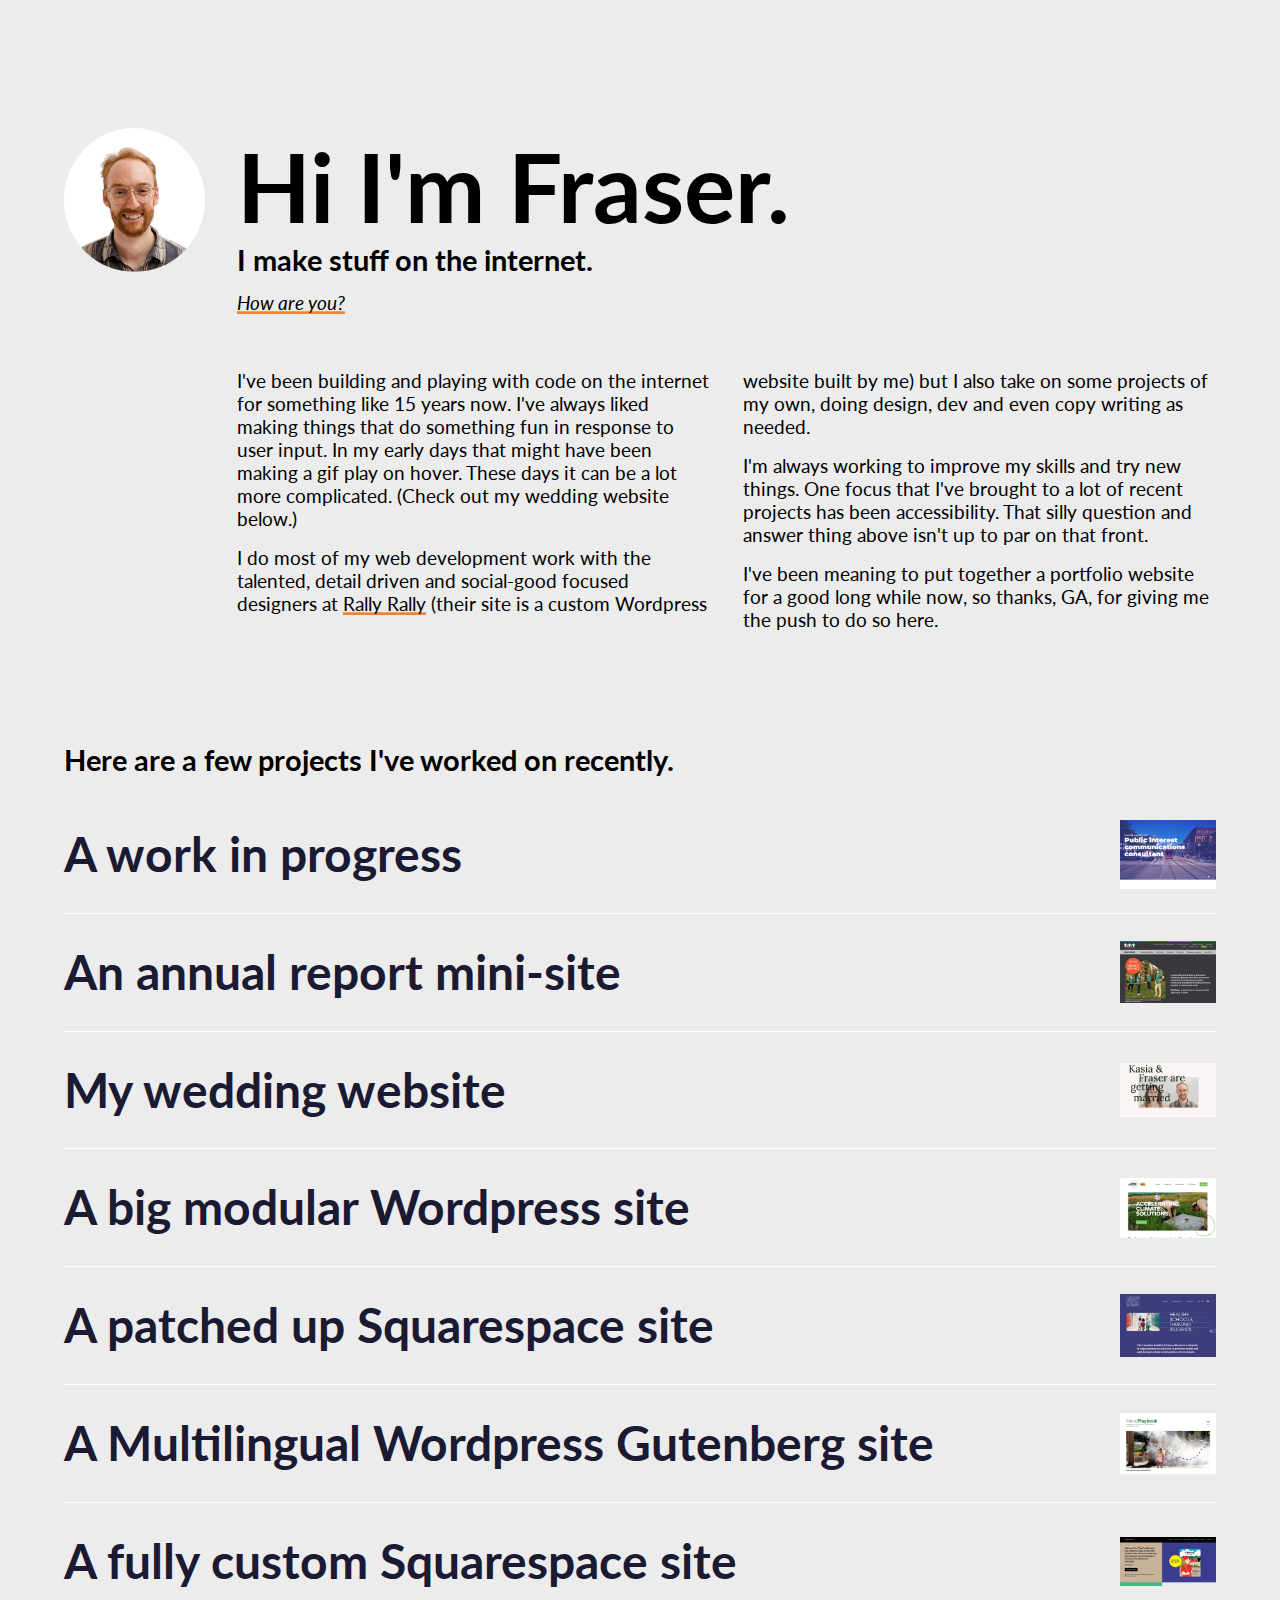
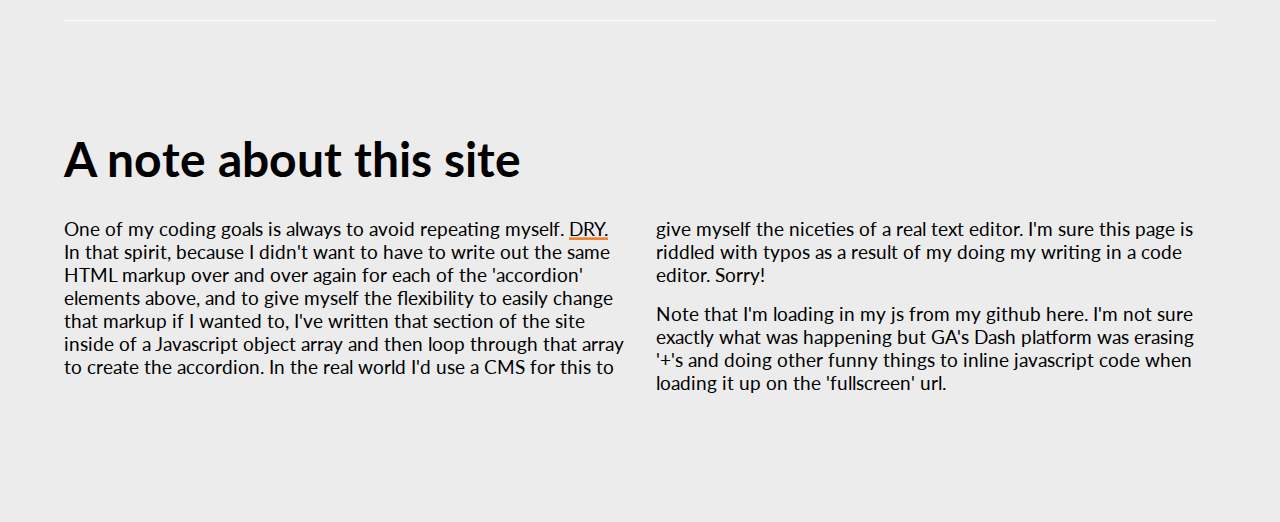
==== commit b929fdb0: "add Rally Rally link" ====
--- a/index.html
+++ b/index.html
@@ -22,7 +22,7 @@
       <div class="columns">
         <p>I've been building and playing with code on the internet for something like 15 years now. I've always liked making things that do something fun in response to user input. In my early days that might have been making a gif play on hover. These days it can be a lot more complicated. (Check out my wedding website below.)
         </p>
-        <p>I do most of my web development work with the talented, detail driven and social-good focused designers at Rally Rally (their site is a custom Wordpress website built by me) but I also take on some projects of my own, doing design, dev and even copy writing as needed.</p>
+        <p>I do most of my web development work with the talented, detail driven and social-good focused designers at <a href="https://rallyrally.design">Rally Rally</a> (their site is a custom Wordpress website built by me) but I also take on some projects of my own, doing design, dev and even copy writing as needed.</p>
         <p>I'm always working to improve my skills and try new things. One focus that I've brought to a lot of recent projects has been accessibility. That silly question and answer thing above isn't up to par on that front.</p>
         <p>I've been meaning to put together a portfolio website for a good long while now, so thanks, GA, for giving me the push to do so here.</p>
       </div>
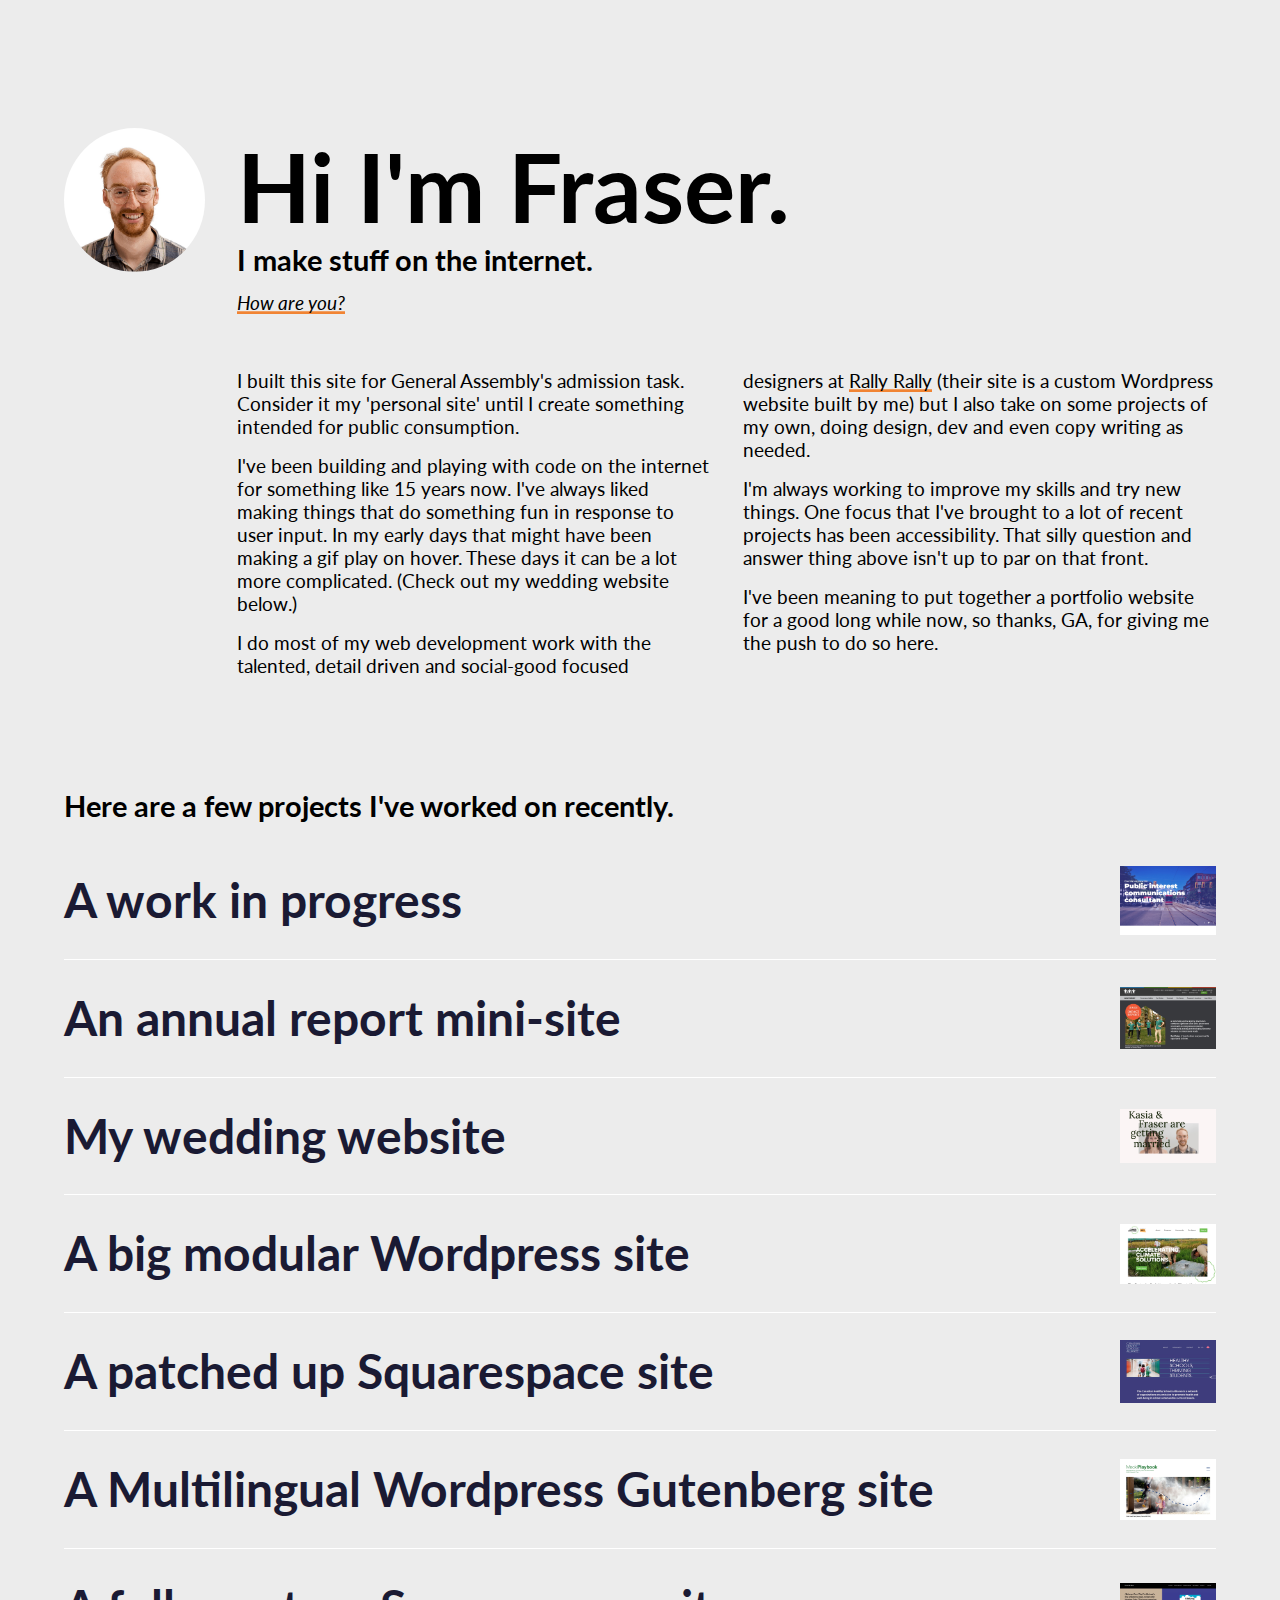
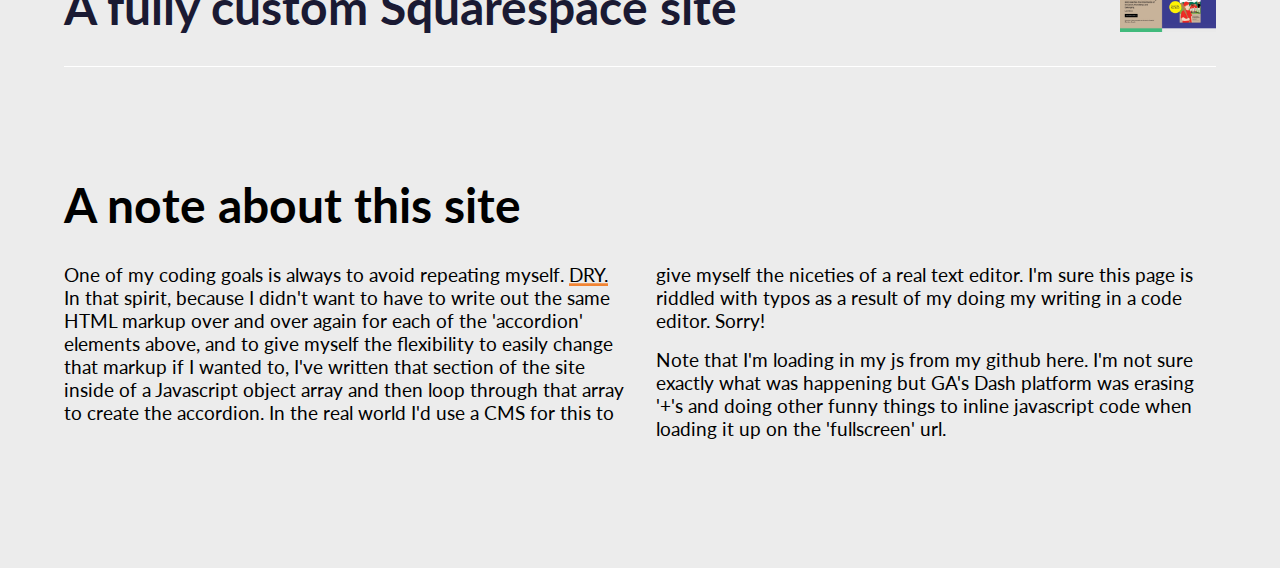
==== commit 6fb2a831: "Add intro sentence to index.html" ====
--- a/index.html
+++ b/index.html
@@ -20,6 +20,7 @@
         <p id="response"></p>
       </div>
       <div class="columns">
+        <p>I built this site for General Assembly's admission task. Consider it my 'personal site' until I create something intended for public consumption.</p>
         <p>I've been building and playing with code on the internet for something like 15 years now. I've always liked making things that do something fun in response to user input. In my early days that might have been making a gif play on hover. These days it can be a lot more complicated. (Check out my wedding website below.)
         </p>
         <p>I do most of my web development work with the talented, detail driven and social-good focused designers at <a href="https://rallyrally.design">Rally Rally</a> (their site is a custom Wordpress website built by me) but I also take on some projects of my own, doing design, dev and even copy writing as needed.</p>
